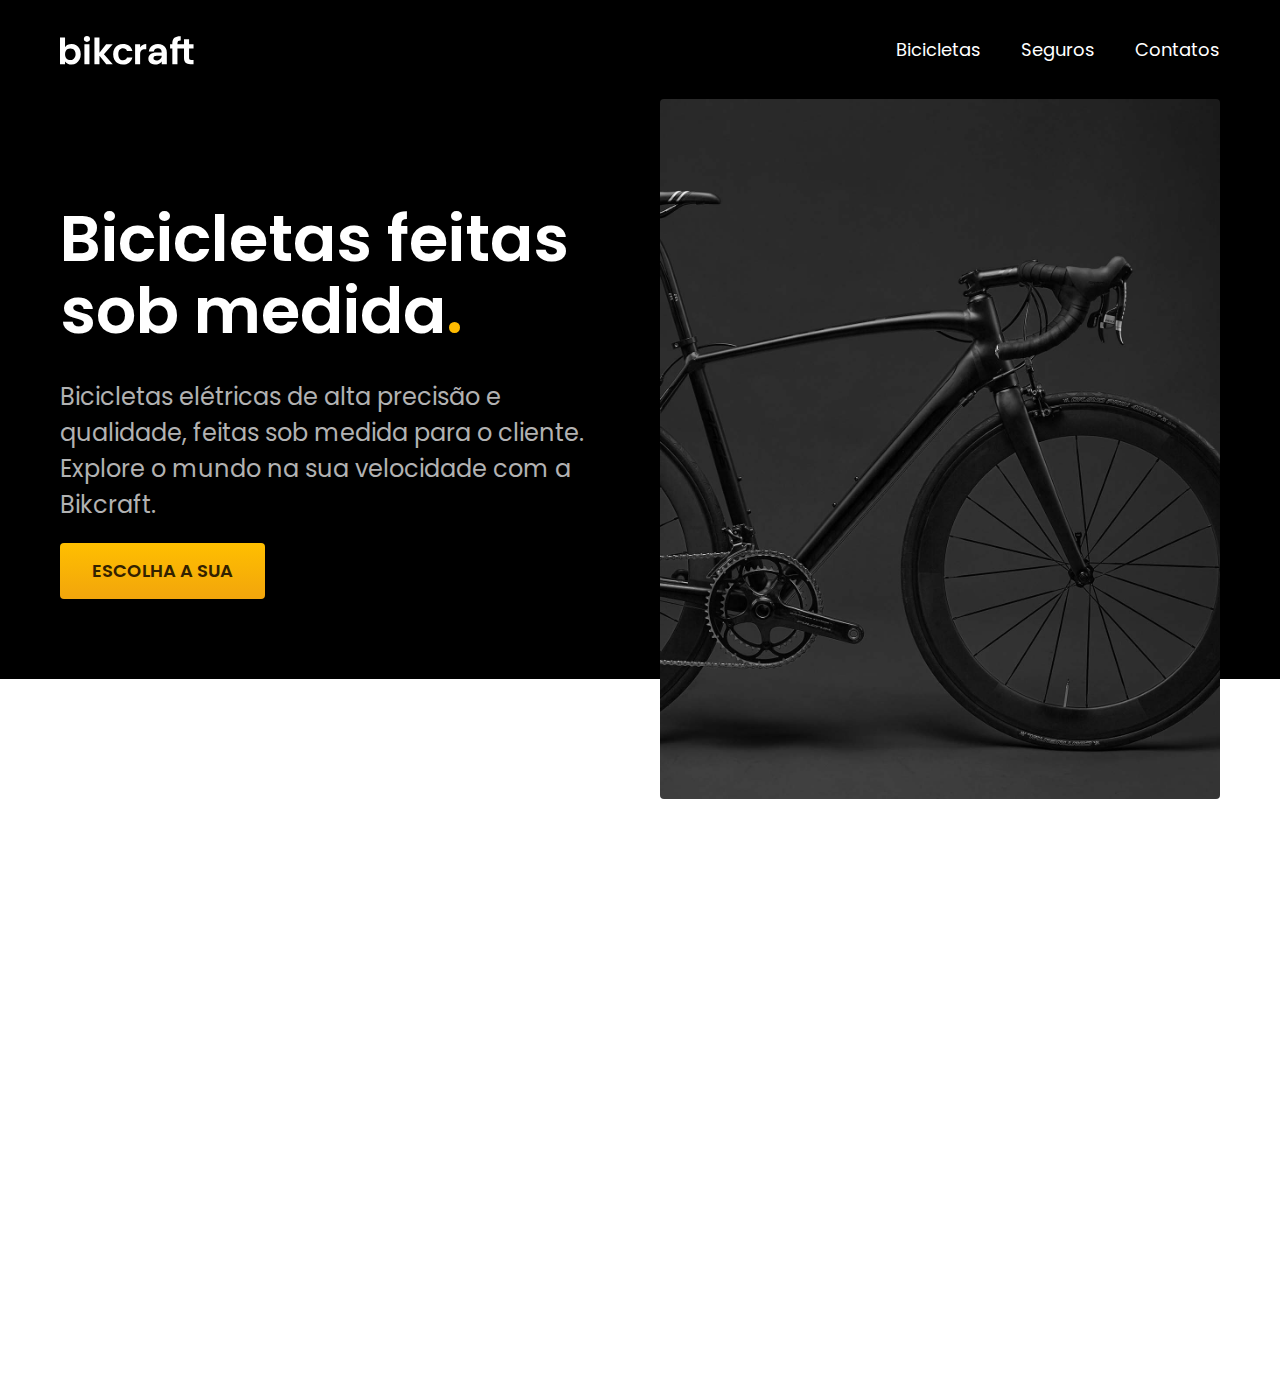
==== index.html @ 5b41c559 "Organização do código" ====
<!DOCTYPE html>
<html lang="pt-br">
  <head>
    <meta charset="UTF-8" />
    <meta name="viewport" content="width=device-width, initial-scale=1.0" />
    <title>Bikcraft - Bicicletas elétricas</title>
    <meta
      name="description"
      content="Bicicletas elétricas de alta precisão e qualidade,  feitas sob medida para o cliente. Explore o mundo na sua velocidade com a Bikcraft."
    />
    <link rel="stylesheet" href="./css/style.css" />

    <link rel="preconnect" href="https://fonts.googleapis.com" />
    <link rel="preconnect" href="https://fonts.gstatic.com" crossorigin />
    <link
      href="https://fonts.googleapis.com/css2?family=Poppins:wght@400;600&family=Roboto:wght@400;500&display=swap"
      rel="stylesheet"
    />
  </head>
  <body>
    <header class="header-bg">
      <div class="header">
        <a href="./">
          <img src="./img/bikcraft.svg" alt="Bikcraft" />
        </a>
        <nav aria-label="primario"></nav>
        <ul class="header-menu">
          <li><a href="./bicicletas.html">Bicicletas</a></li>
          <li><a href="./seguros.html">Seguros</a></li>
          <li><a href="./contato.html">Contatos</a></li>
        </ul>
      </div>
    </header>

    <main class="introducao-bg">
      <div class="introducao">
        <div class="introducao-conteudo">
          <h1 class="texto-grande">
            Bicicletas feitas sob medida<span>.</span>
          </h1>
          <p class="texto-medio">
            Bicicletas elétricas de alta precisão e qualidade, feitas sob medida
            para o cliente. Explore o mundo na sua velocidade com a Bikcraft.
          </p>
          <a class="botao" href="./bicicletas.html">Escolha a sua</a>
        </div>
        <div>
          <img
            src="./img/fotos/introducao.jpg"
            alt="Bicicleta eletrica preta"
          />
        </div>
      </div>
    </main>
  </body>
</html>
---- css/style.css ----
@import './global/global.css';
@import './utilidades/tipografia.css';
@import './utilidades/cores.css';
@import './global/header.css';

/* Utilidades */
@import './utilidades/componentes.css';

/* Home */
@import './home/introducao.css';
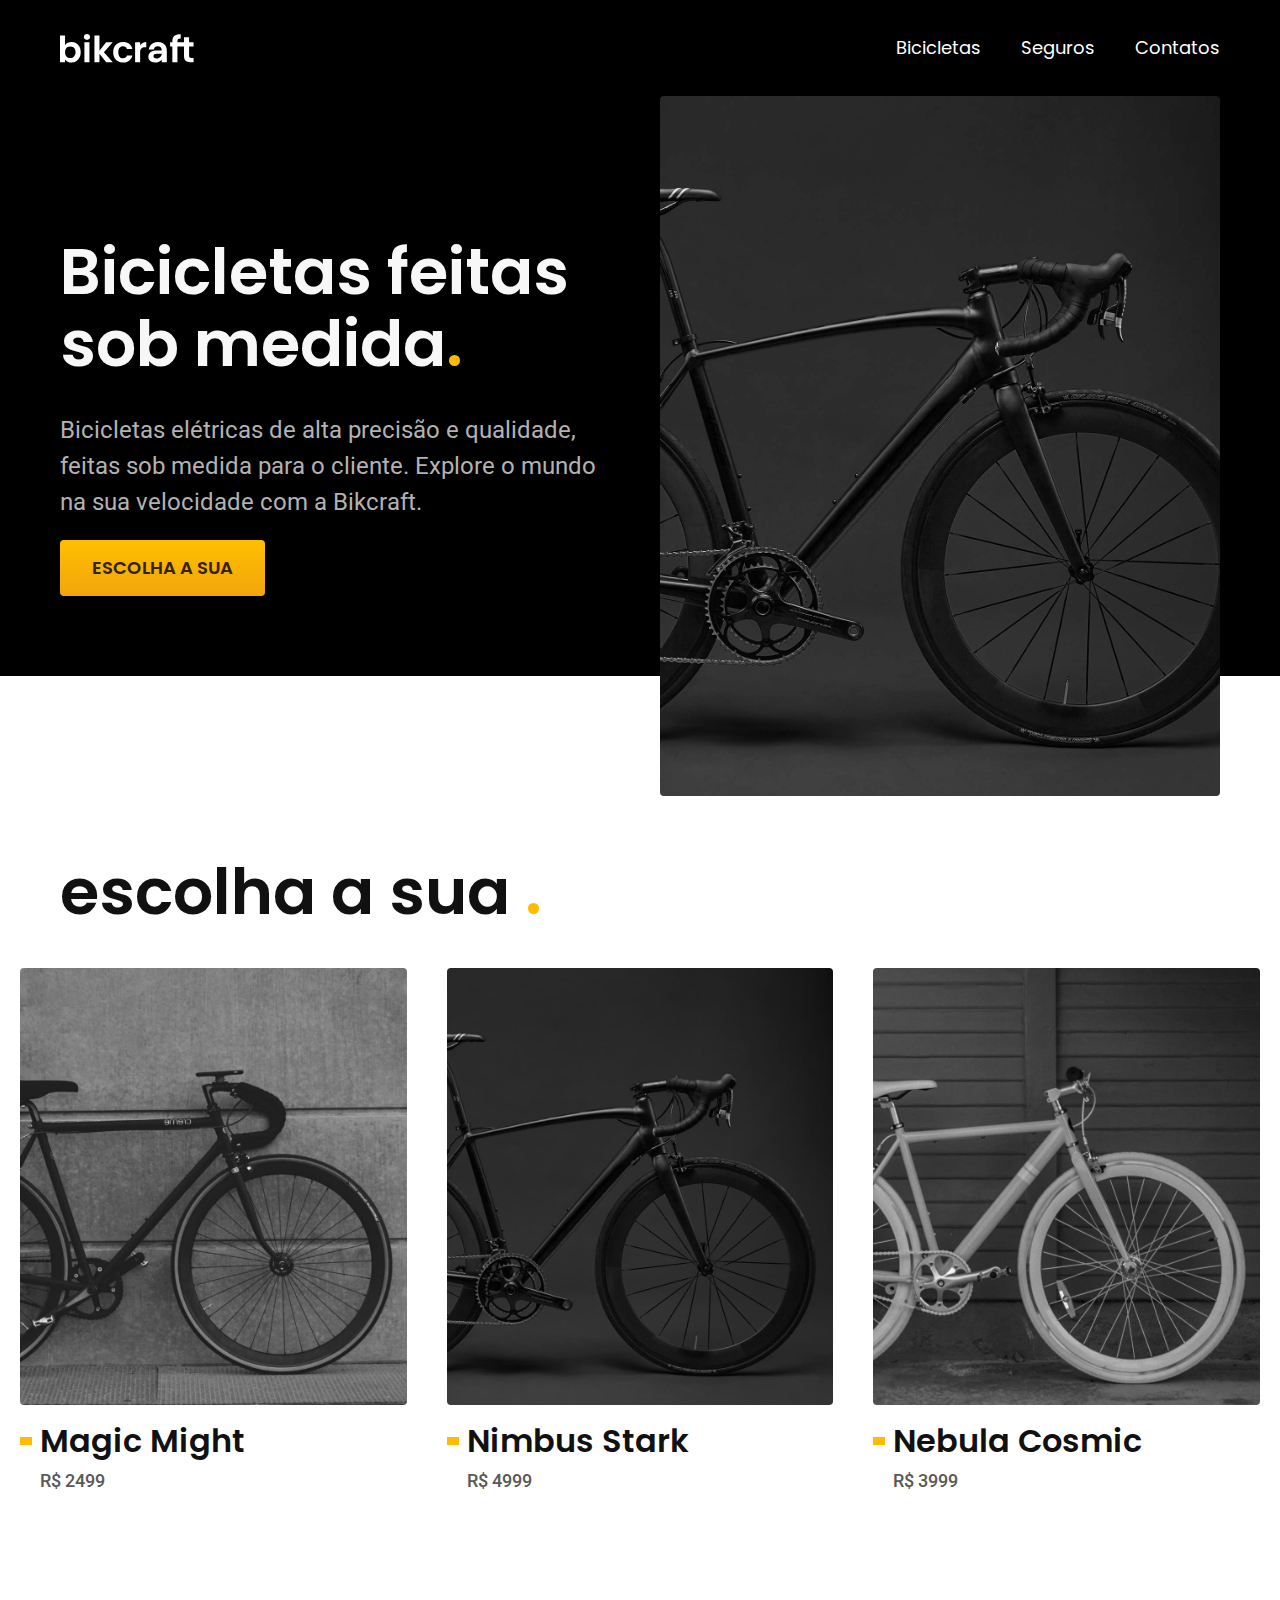
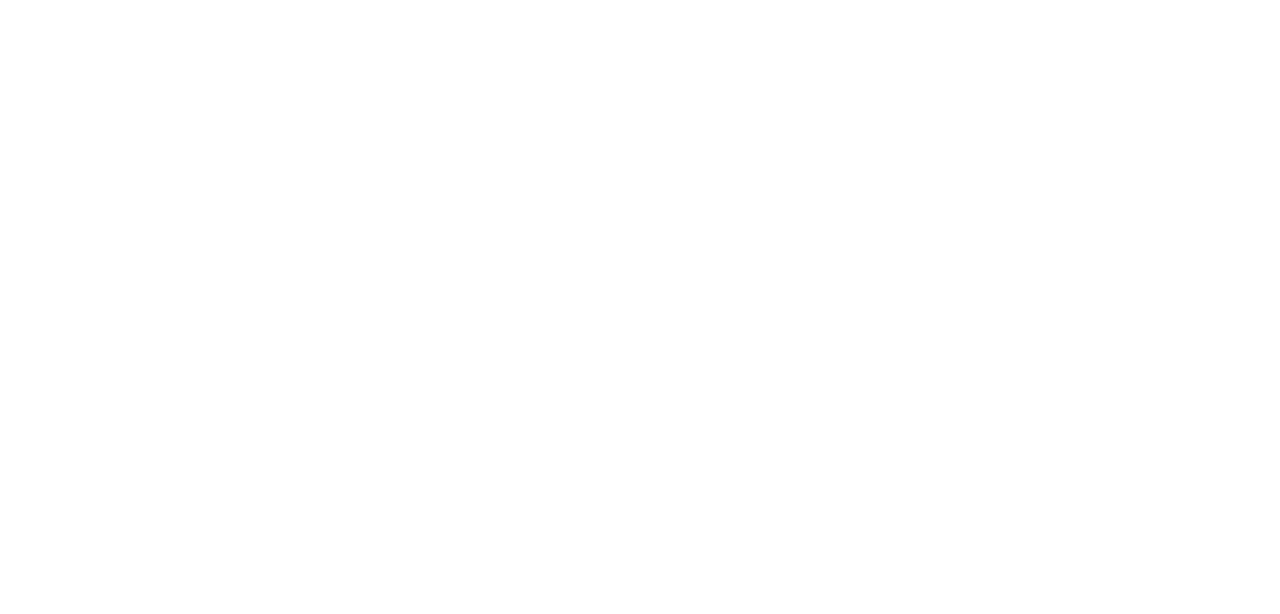
==== commit 999b990a: "Ajuste na tipografia, cores e estrutura article bicicletas-lista" ====
--- a/index.html
+++ b/index.html
@@ -24,7 +24,7 @@
           <img src="./img/bikcraft.svg" alt="Bikcraft" />
         </a>
         <nav aria-label="primario"></nav>
-        <ul class="header-menu">
+        <ul class="header-menu font-1-m cor-0">
           <li><a href="./bicicletas.html">Bicicletas</a></li>
           <li><a href="./seguros.html">Seguros</a></li>
           <li><a href="./contato.html">Contatos</a></li>
@@ -35,10 +35,10 @@
     <main class="introducao-bg">
       <div class="introducao">
         <div class="introducao-conteudo">
-          <h1 class="texto-grande">
+          <h1 class="font-1-xxl cor-1">
             Bicicletas feitas sob medida<span>.</span>
           </h1>
-          <p class="texto-medio">
+          <p class="font-2-l">
             Bicicletas elétricas de alta precisão e qualidade, feitas sob medida
             para o cliente. Explore o mundo na sua velocidade com a Bikcraft.
           </p>
@@ -52,5 +52,32 @@
         </div>
       </div>
     </main>
+
+    <article class="bicicletas-lista">
+      <h2 class="font-1-xxl">escolha a sua <span class="cor-p1">.</span></h2>
+      <ul class="bicicletas-lista-items">
+        <li>
+          <a href="./bicicletas/magic.html">
+            <img src="./img/bicicletas/magic-home.jpg" alt="Bicleta preta" />
+            <h3 class="font-1-xl">Magic Might</h3>
+            <span class="font-2-m cor-8">R$ 2499</span>
+          </a>
+        </li>
+        <li>
+          <a href="./bicicletas/nimbus.html">
+            <img src="./img/bicicletas/nimbus-home.jpg" alt="Bicleta preta" />
+            <h3 class="font-1-xl">Nimbus Stark</h3>
+            <span class="font-2-m cor-8">R$ 4999</span>
+          </a>
+        </li>
+        <li>
+          <a href="./bicicletas/nebula.html">
+            <img src="./img/bicicletas/nebula-home.jpg" alt="Bicleta preta" />
+            <h3 class="font-1-xl">Nebula Cosmic</h3>
+            <span class="font-2-m cor-8">R$ 3999</span>
+          </a>
+        </li>
+      </ul>
+    </article>
   </body>
 </html>
--- a/css/style.css
+++ b/css/style.css
@@ -8,3 +8,6 @@
 
 /* Home */
 @import './home/introducao.css';
+
+/* Bicicletas */
+@import './bicicletas/bicicletas-lista.css'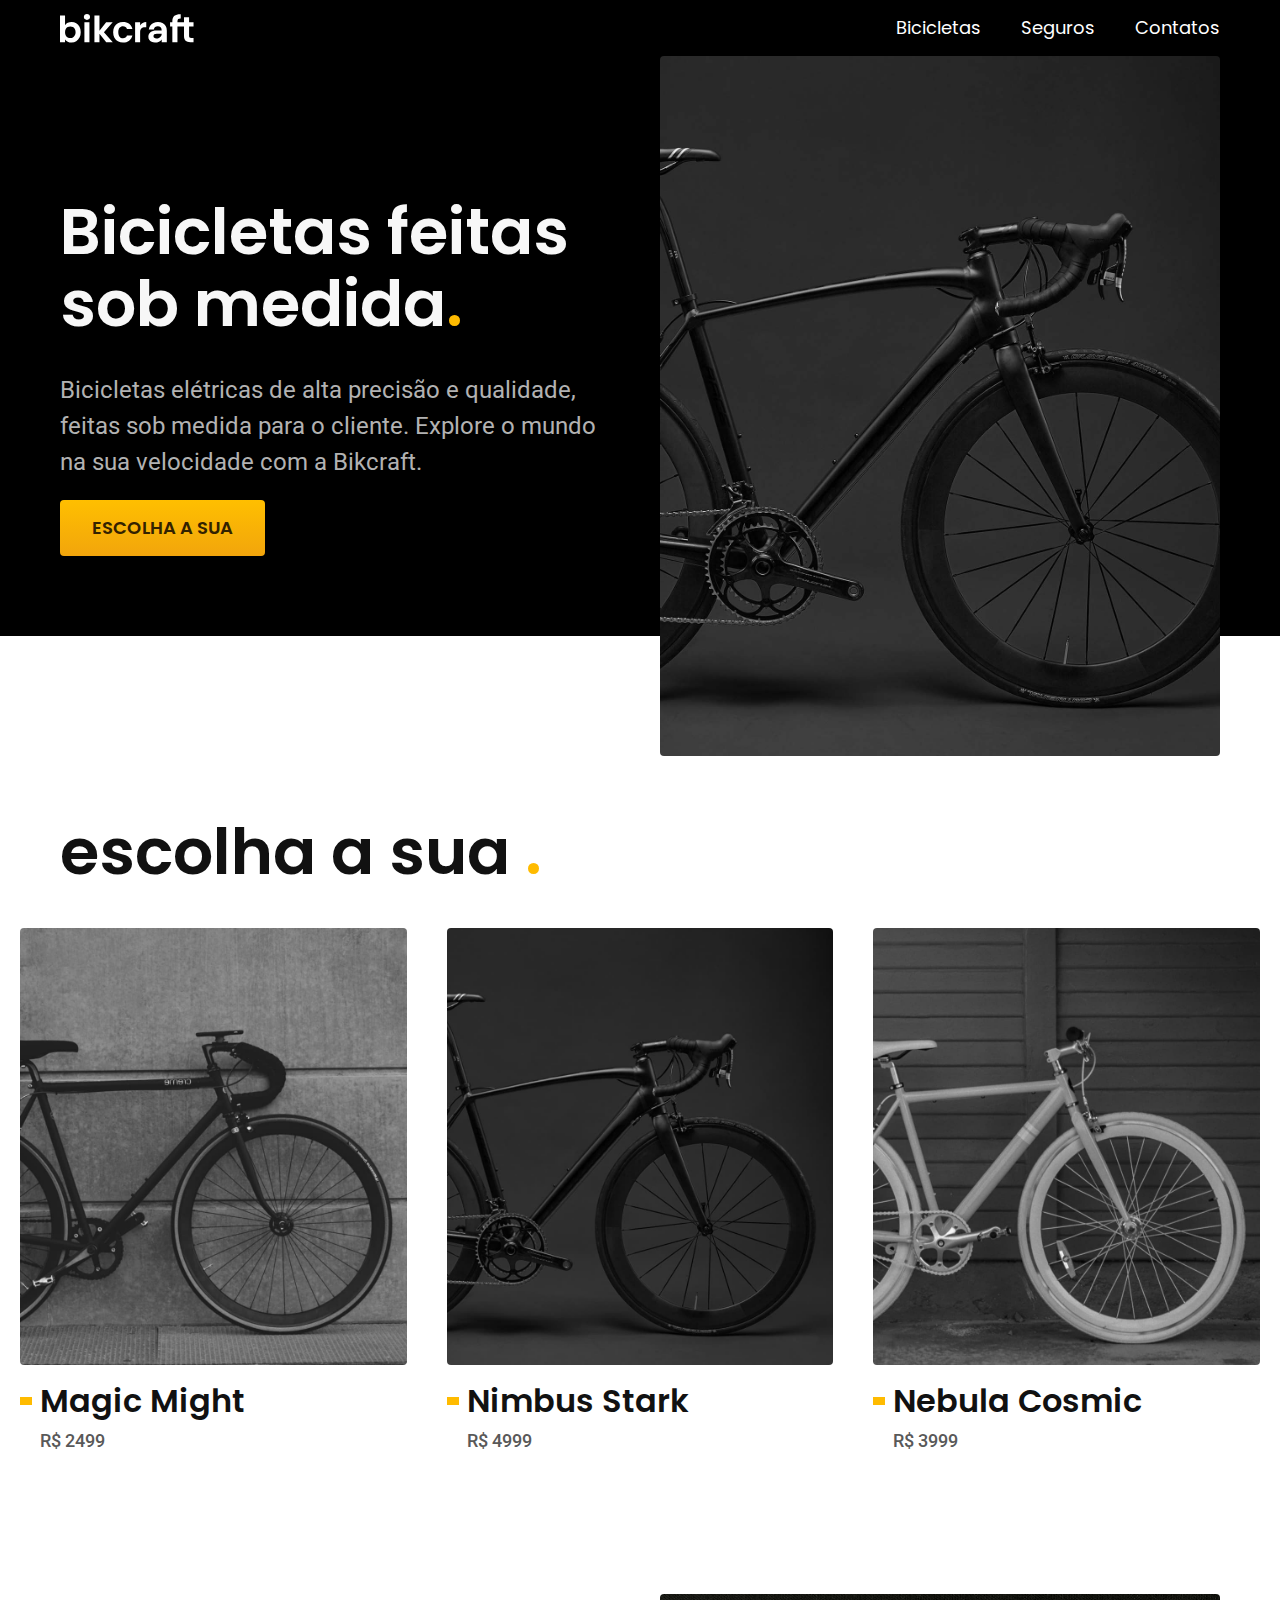
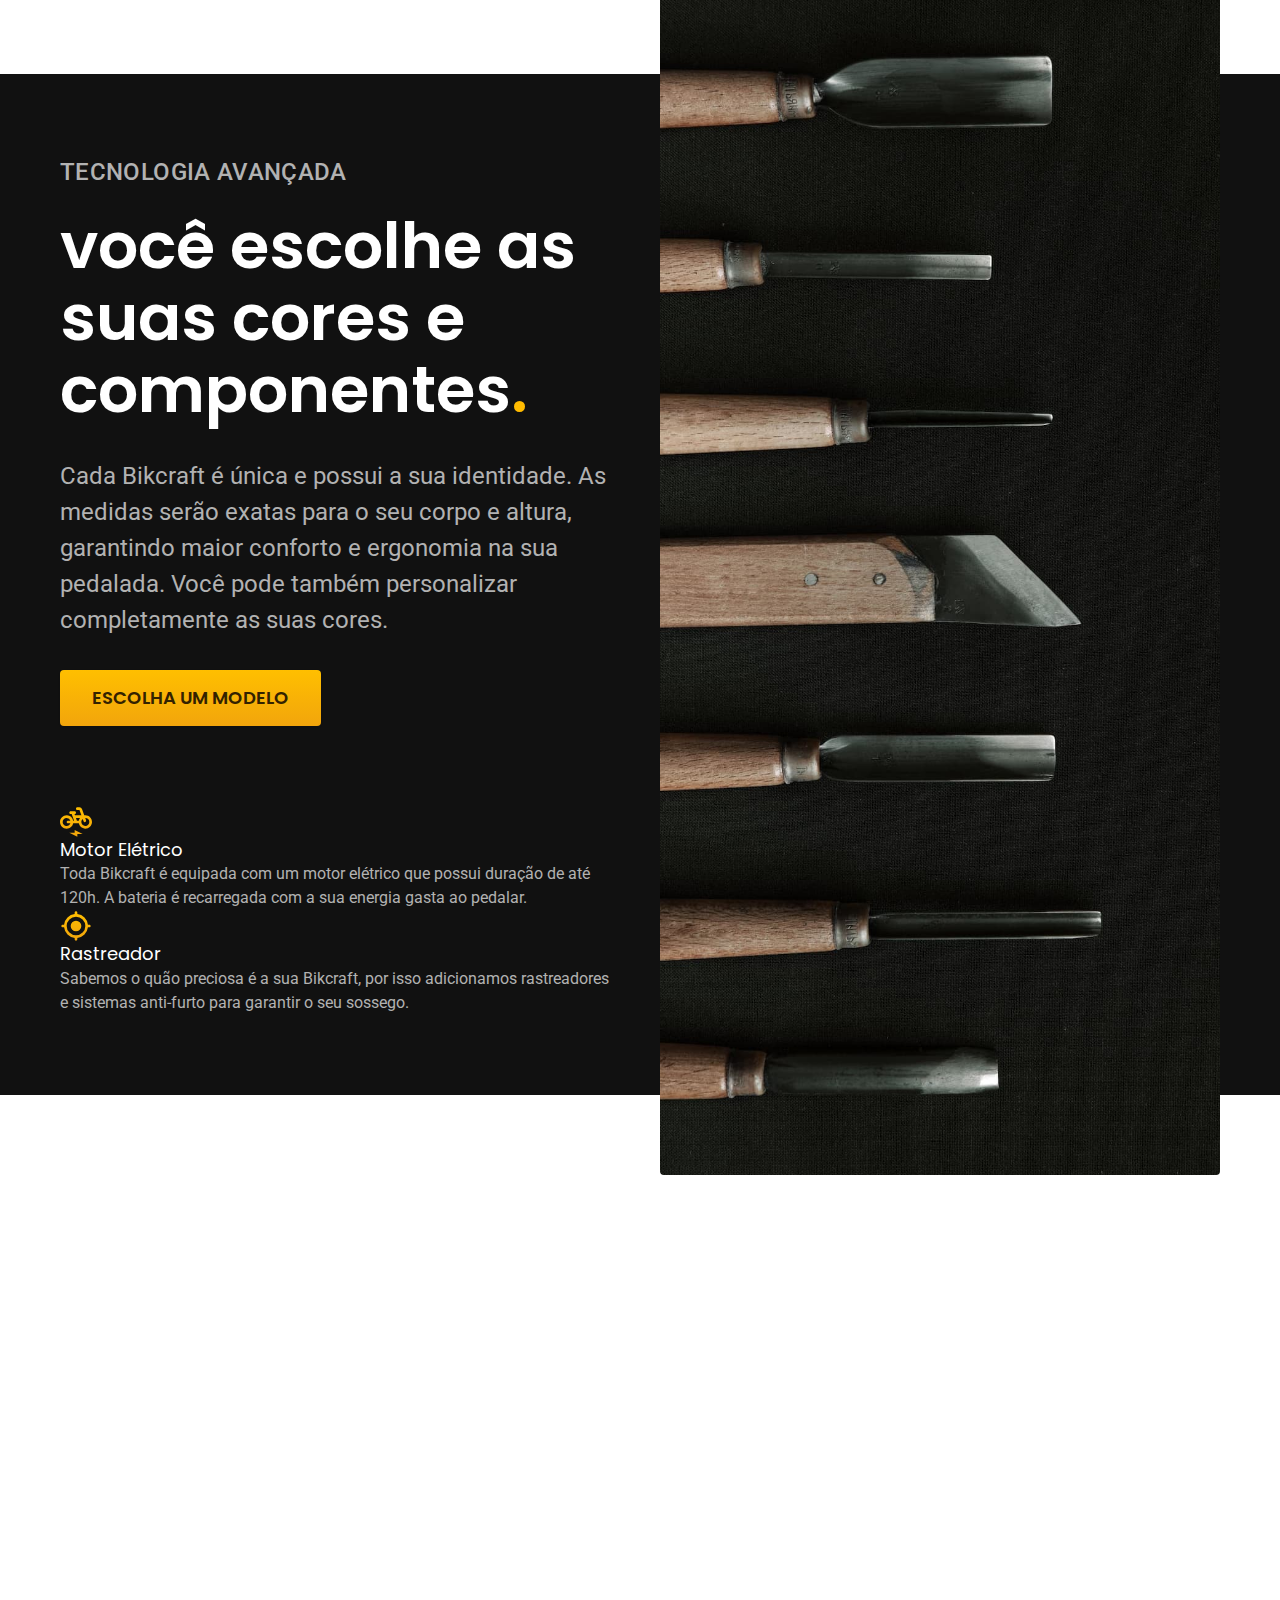
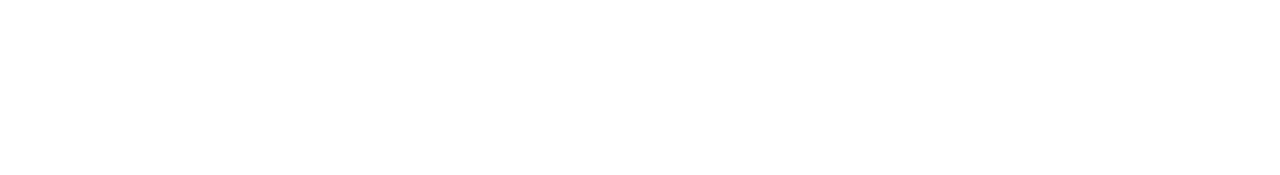
==== commit 490a2756: "Add conteudo da home -bicicletas e tecnologia-" ====
--- a/index.html
+++ b/index.html
@@ -19,7 +19,7 @@
   </head>
   <body>
     <header class="header-bg">
-      <div class="header">
+      <div class="header container">
         <a href="./">
           <img src="./img/bikcraft.svg" alt="Bikcraft" />
         </a>
@@ -33,7 +33,7 @@
     </header>
 
     <main class="introducao-bg">
-      <div class="introducao">
+      <div class="introducao container">
         <div class="introducao-conteudo">
           <h1 class="font-1-xxl cor-1">
             Bicicletas feitas sob medida<span>.</span>
@@ -54,8 +54,10 @@
     </main>
 
     <article class="bicicletas-lista">
-      <h2 class="font-1-xxl">escolha a sua <span class="cor-p1">.</span></h2>
-      <ul class="bicicletas-lista-items">
+      <h2 class="container font-1-xxl">
+        escolha a sua <span class="cor-p1">.</span>
+      </h2>
+      <ul>
         <li>
           <a href="./bicicletas/magic.html">
             <img src="./img/bicicletas/magic-home.jpg" alt="Bicleta preta" />
@@ -79,5 +81,41 @@
         </li>
       </ul>
     </article>
+
+    <article class="tecnologia-bg">
+      <div class="tecnologia container">
+        <div class="tecnologia-conteudo">
+          <span class="font-2-l-b cor-5">Tecnologia Avançada</span>
+          <h2 class="font-1-xxl cor-0">você escolhe as suas cores e componentes<span class="cor-p1">.</span></h2>
+          <p class="font-2-l cor-5">
+            Cada Bikcraft é única e possui a sua identidade. As medidas serão
+            exatas para o seu corpo e altura, garantindo maior conforto e
+            ergonomia na sua pedalada. Você pode também personalizar
+            completamente as suas cores.
+          </p>
+          <a class="botao" href="./bicicletas.html">Escolha um modelo</a>
+          <div class="">
+            <img src="./img/icones/eletrica.svg" alt="" />
+            <h3 class="font-1-m cor-0">Motor Elétrico</h3>
+            <p class="font-2-s cor-5">
+              Toda Bikcraft é equipada com um motor elétrico que possui duração
+              de até 120h. A bateria é recarregada com a sua energia gasta ao
+              pedalar.
+            </p>
+          </div>
+          <div class="">
+            <img src="./img/icones/rastreador.svg" alt="" />
+            <h3 class="font-1-m cor-0">Rastreador</h3>
+            <pc class="font-2-s cor-5">
+              Sabemos o quão preciosa é a sua Bikcraft, por isso adicionamos
+              rastreadores e sistemas anti-furto para garantir o seu sossego.
+            </p>
+          </div>
+        </div>
+          <div class="tecnologia-imagem">
+            <img src="./img/fotos/tecnologia.jpg" alt="" />
+          </div>
+      </div>
+    </article>
   </body>
 </html>
--- a/css/style.css
+++ b/css/style.css
@@ -8,6 +8,7 @@
 
 /* Home */
 @import './home/introducao.css';
+@import './home/tecnologia.css';
 
 /* Bicicletas */
 @import './bicicletas/bicicletas-lista.css'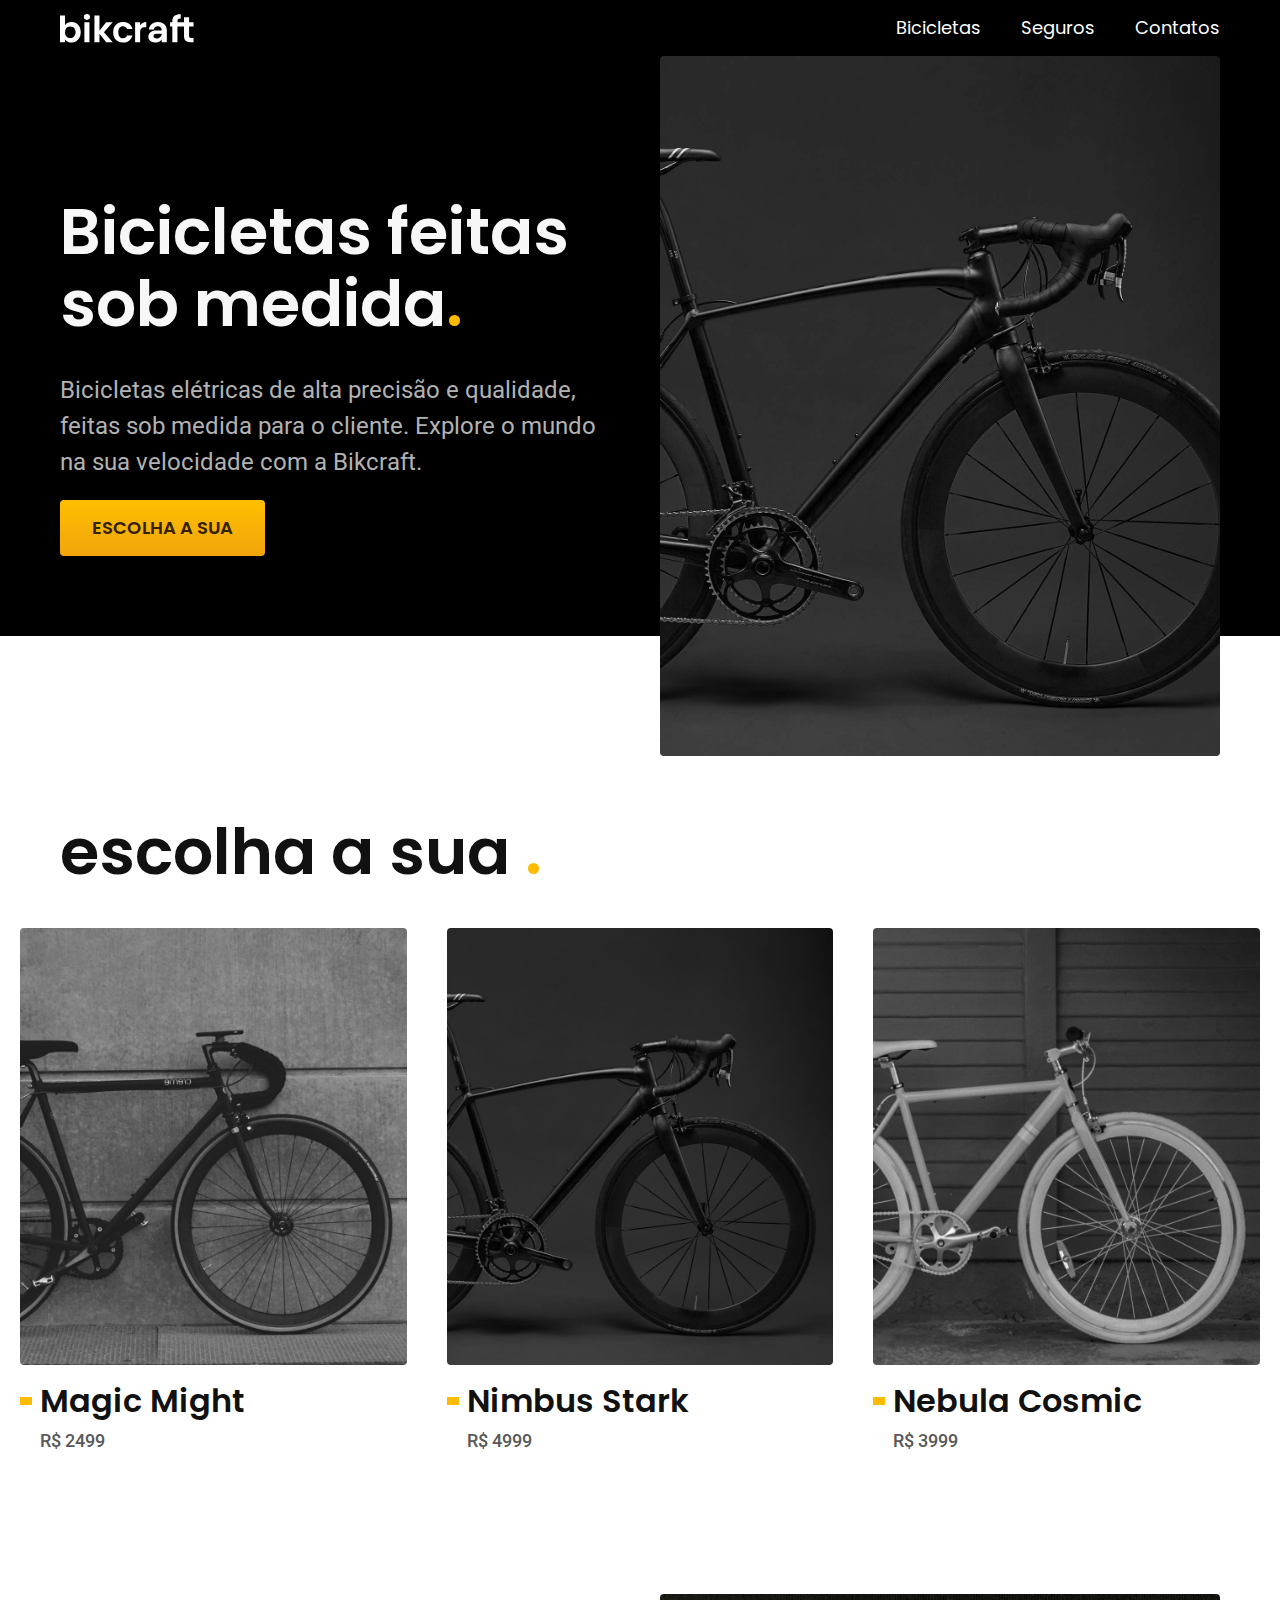
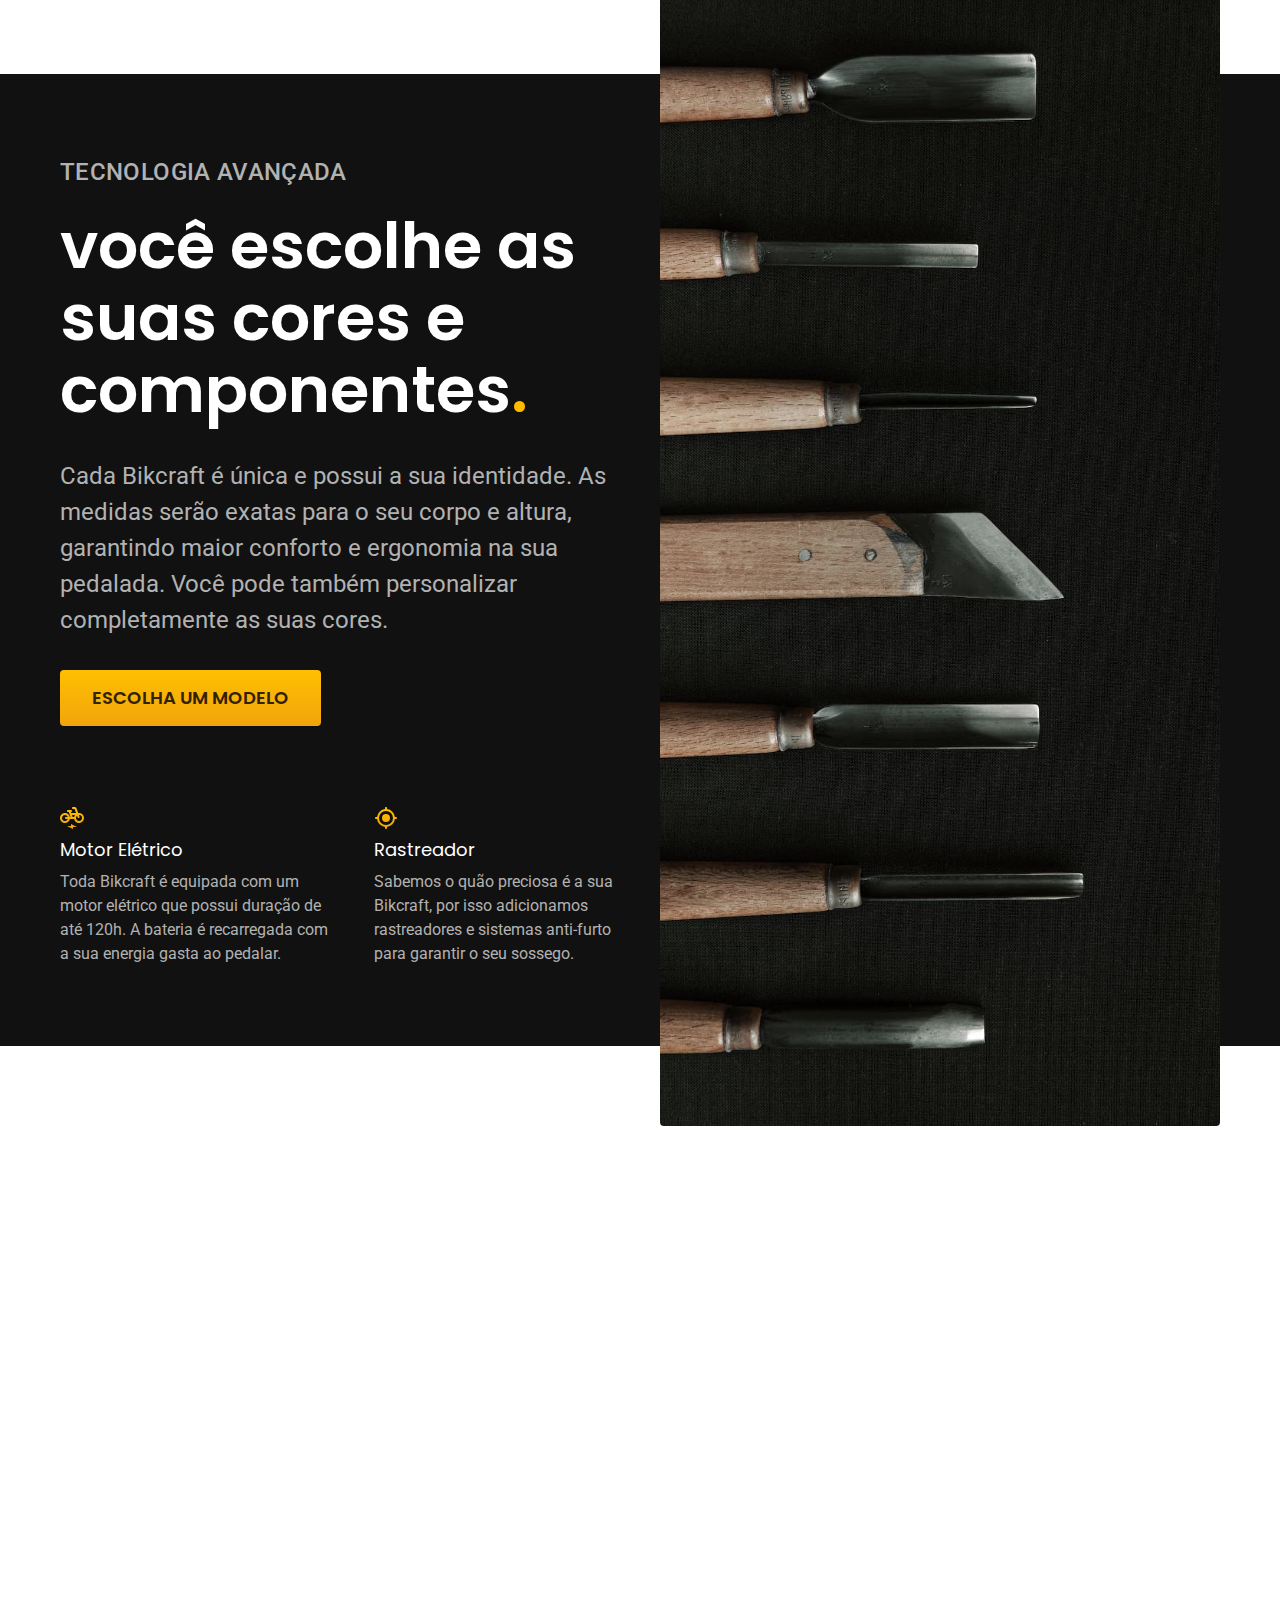
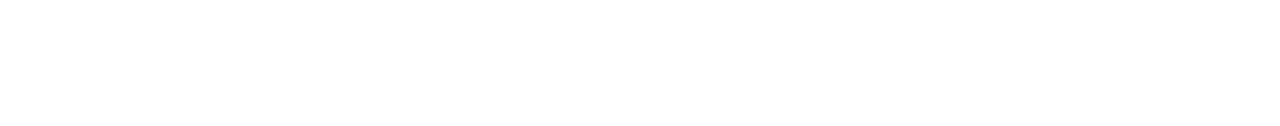
==== commit 620183e3: "ajuste" ====
--- a/index.html
+++ b/index.html
@@ -86,35 +86,41 @@
       <div class="tecnologia container">
         <div class="tecnologia-conteudo">
           <span class="font-2-l-b cor-5">Tecnologia Avançada</span>
-          <h2 class="font-1-xxl cor-0">você escolhe as suas cores e componentes<span class="cor-p1">.</span></h2>
+          <h2 class="font-1-xxl cor-0">
+            você escolhe as suas cores e componentes<span class="cor-p1"
+              >.</span
+            >
+          </h2>
           <p class="font-2-l cor-5">
             Cada Bikcraft é única e possui a sua identidade. As medidas serão
             exatas para o seu corpo e altura, garantindo maior conforto e
             ergonomia na sua pedalada. Você pode também personalizar
             completamente as suas cores.
           </p>
-          <a class="botao" href="./bicicletas.html">Escolha um modelo</a>
-          <div class="">
-            <img src="./img/icones/eletrica.svg" alt="" />
-            <h3 class="font-1-m cor-0">Motor Elétrico</h3>
-            <p class="font-2-s cor-5">
-              Toda Bikcraft é equipada com um motor elétrico que possui duração
-              de até 120h. A bateria é recarregada com a sua energia gasta ao
-              pedalar.
-            </p>
-          </div>
-          <div class="">
-            <img src="./img/icones/rastreador.svg" alt="" />
-            <h3 class="font-1-m cor-0">Rastreador</h3>
-            <pc class="font-2-s cor-5">
-              Sabemos o quão preciosa é a sua Bikcraft, por isso adicionamos
-              rastreadores e sistemas anti-furto para garantir o seu sossego.
-            </p>
+          <a class="botao link" href="./bicicletas.html">Escolha um modelo</a>
+          <div class="tecnologia-vantagens">
+            <div>
+              <img src="./img/icones/eletrica.svg" alt="" />
+              <h3 class="font-1-m cor-0">Motor Elétrico</h3>
+              <p class="font-2-s cor-5">
+                Toda Bikcraft é equipada com um motor elétrico que possui
+                duração de até 120h. A bateria é recarregada com a sua energia
+                gasta ao pedalar.
+              </p>
+            </div>
+            <div>
+              <img src="./img/icones/rastreador.svg" alt="" />
+              <h3 class="font-1-m cor-0">Rastreador</h3>
+              <p class="font-2-s cor-5">
+                Sabemos o quão preciosa é a sua Bikcraft, por isso adicionamos
+                rastreadores e sistemas anti-furto para garantir o seu sossego.
+              </p>
+            </div>
           </div>
         </div>
-          <div class="tecnologia-imagem">
-            <img src="./img/fotos/tecnologia.jpg" alt="" />
-          </div>
+        <div class="tecnologia-imagem">
+          <img src="./img/fotos/tecnologia.jpg" alt="" />
+        </div>
       </div>
     </article>
   </body>
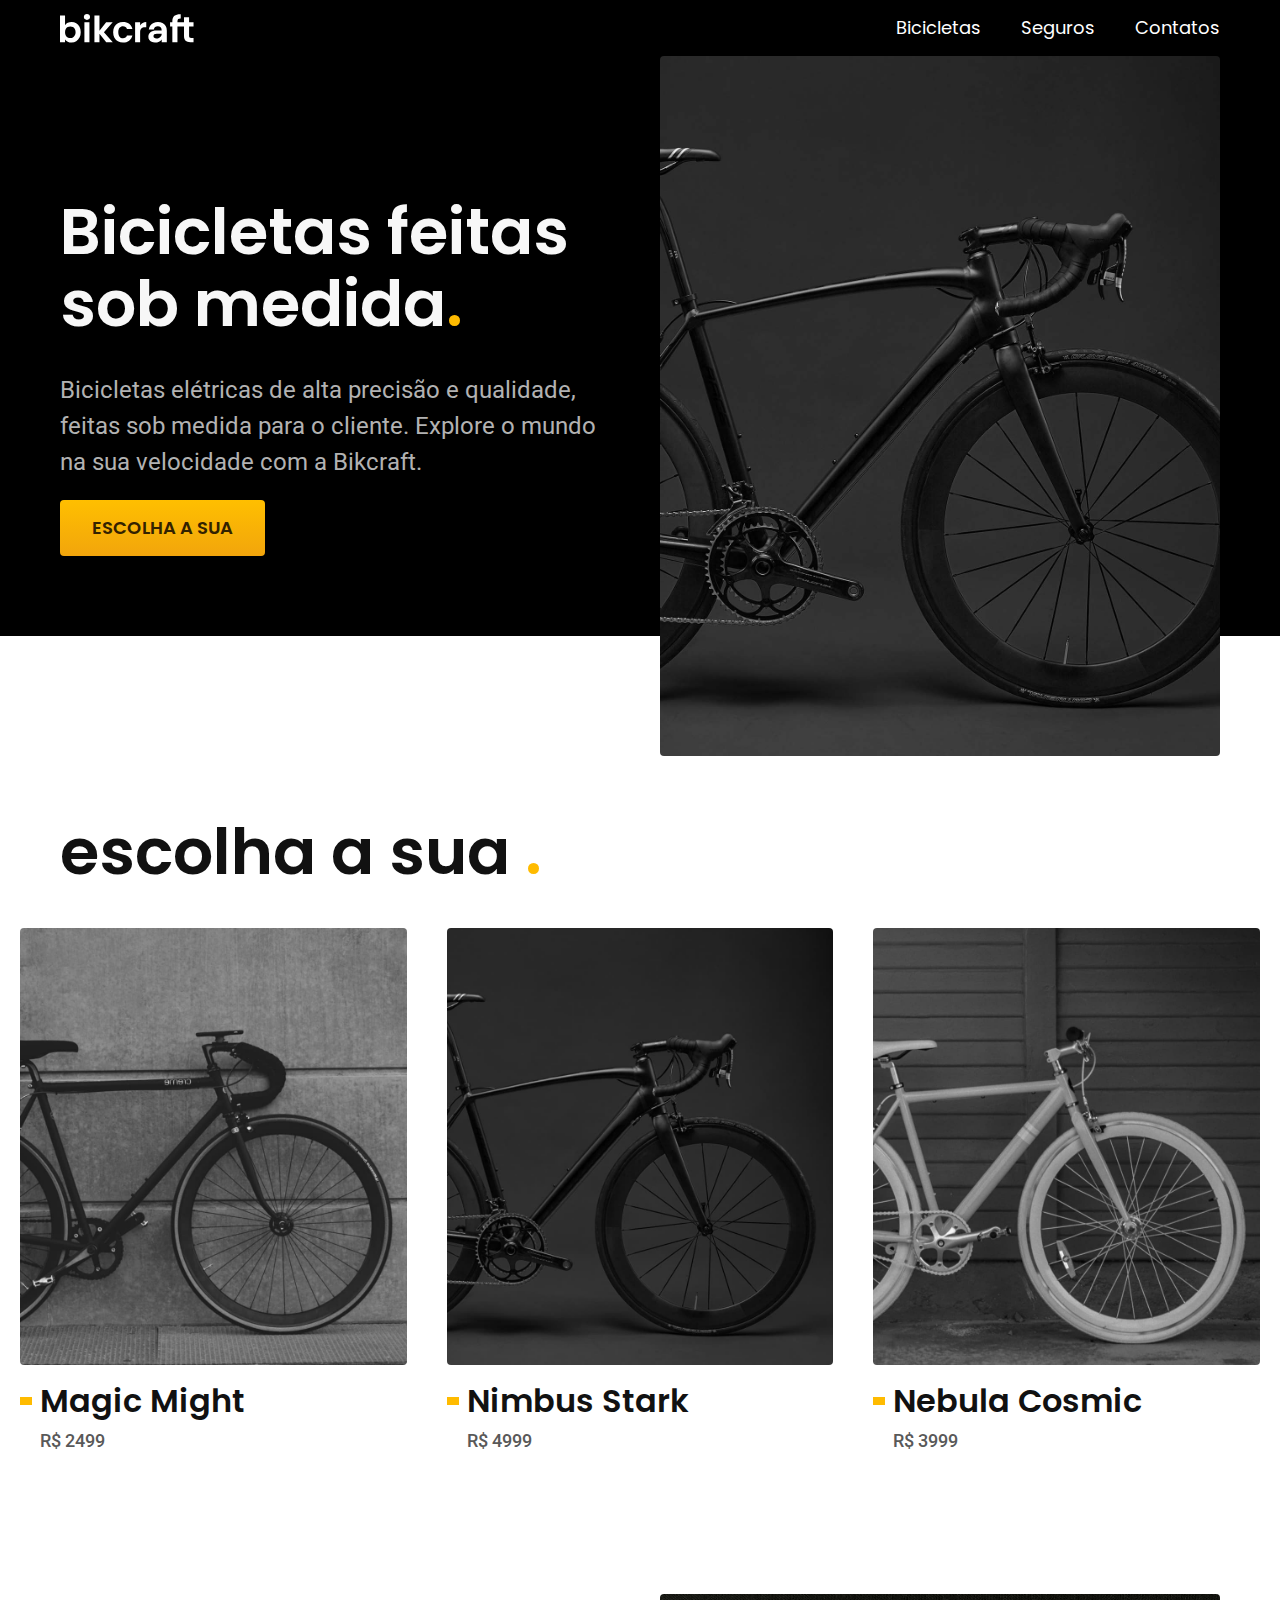
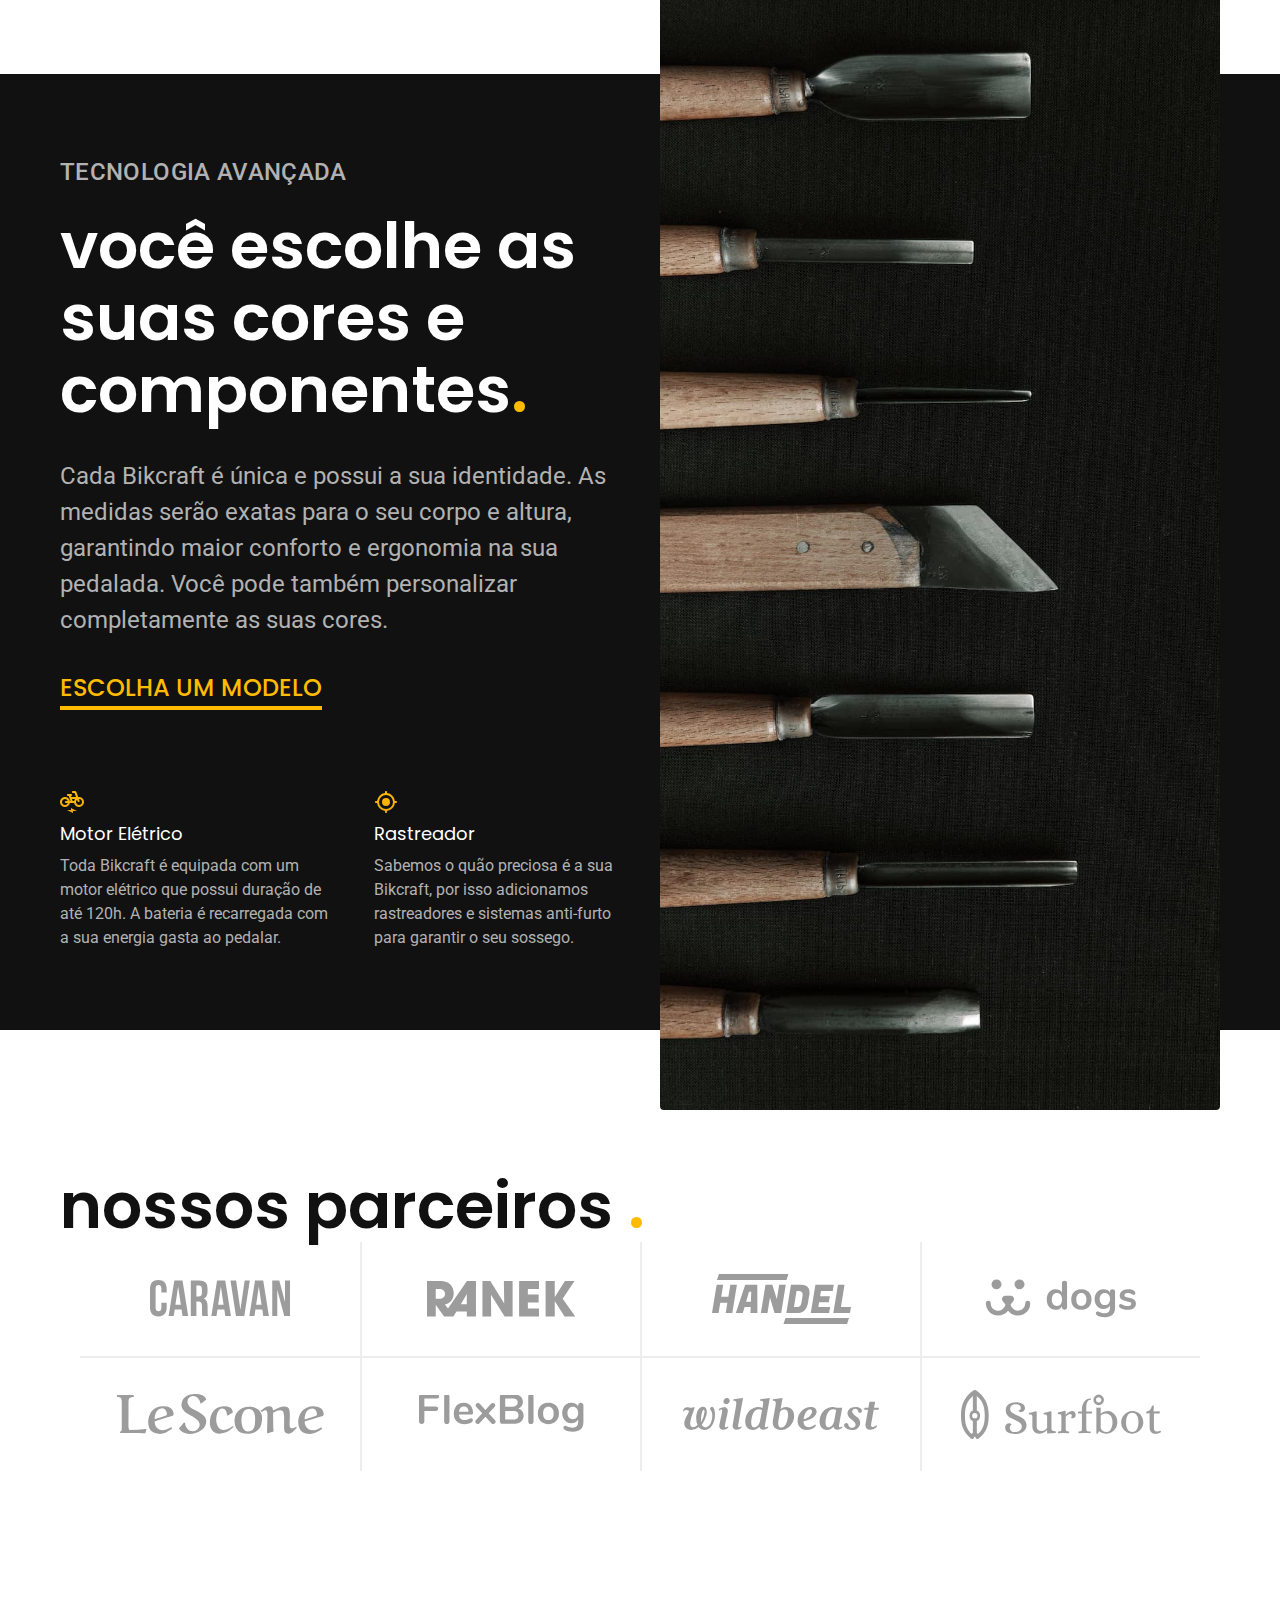
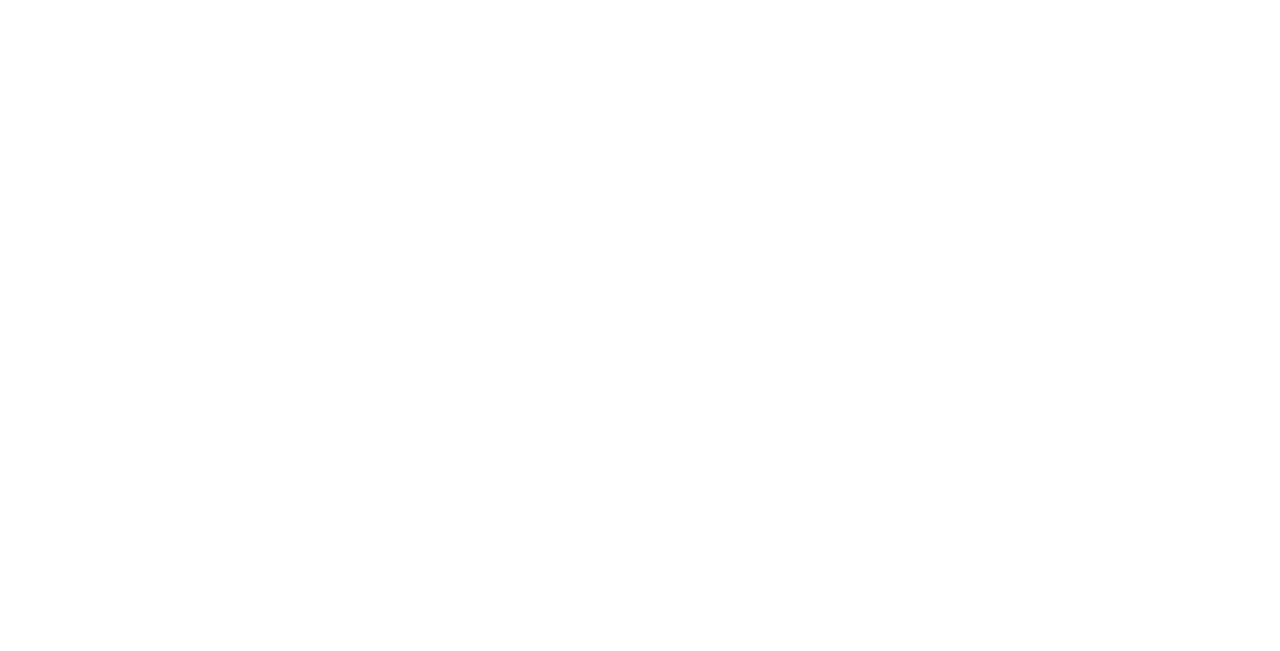
==== commit 219ccaf3: "Ajustes e add section Parceiros" ====
--- a/index.html
+++ b/index.html
@@ -97,7 +97,7 @@
             ergonomia na sua pedalada. Você pode também personalizar
             completamente as suas cores.
           </p>
-          <a class="botao link" href="./bicicletas.html">Escolha um modelo</a>
+          <a class="link" href="./bicicletas.html">Escolha um modelo</a>
           <div class="tecnologia-vantagens">
             <div>
               <img src="./img/icones/eletrica.svg" alt="" />
@@ -123,5 +123,19 @@
         </div>
       </div>
     </article>
+
+    <section class="parceiros" aria-label="Nossos Parceiros">
+      <h2 class="container font-1-xxl">nossos parceiros <span class="cor-p1">.</span>
+        <ul>
+          <li><img src="./img/parceiros/caravan.svg" alt="caravan"></li>
+          <li><img src="./img/parceiros/ranek.svg" alt="ranek.svg"></li>
+          <li><img src="./img/parceiros/handel.svg" alt="handel.svg"></li>
+          <li><img src="./img/parceiros/dogs.svg" alt="dogs.svg"></li>
+          <li><img src="./img/parceiros/lescone.svg" alt="lescone.svg"></li>
+          <li><img src="./img/parceiros/flexblog.svg" alt="flexblog.svg"></li>
+          <li><img src="./img/parceiros/wildbeast.svg" alt="wildbeast.svg"></li>
+          <li><img src="./img/parceiros/surfbot.svg" alt="surfbot.svg"></li>
+        </ul>
+    </section>
   </body>
 </html>
--- a/css/style.css
+++ b/css/style.css
@@ -9,6 +9,7 @@
 /* Home */
 @import './home/introducao.css';
 @import './home/tecnologia.css';
+@import './home/parceiros.css';
 
 /* Bicicletas */
-@import './bicicletas/bicicletas-lista.css'+@import './bicicletas/bicicletas-lista.css';
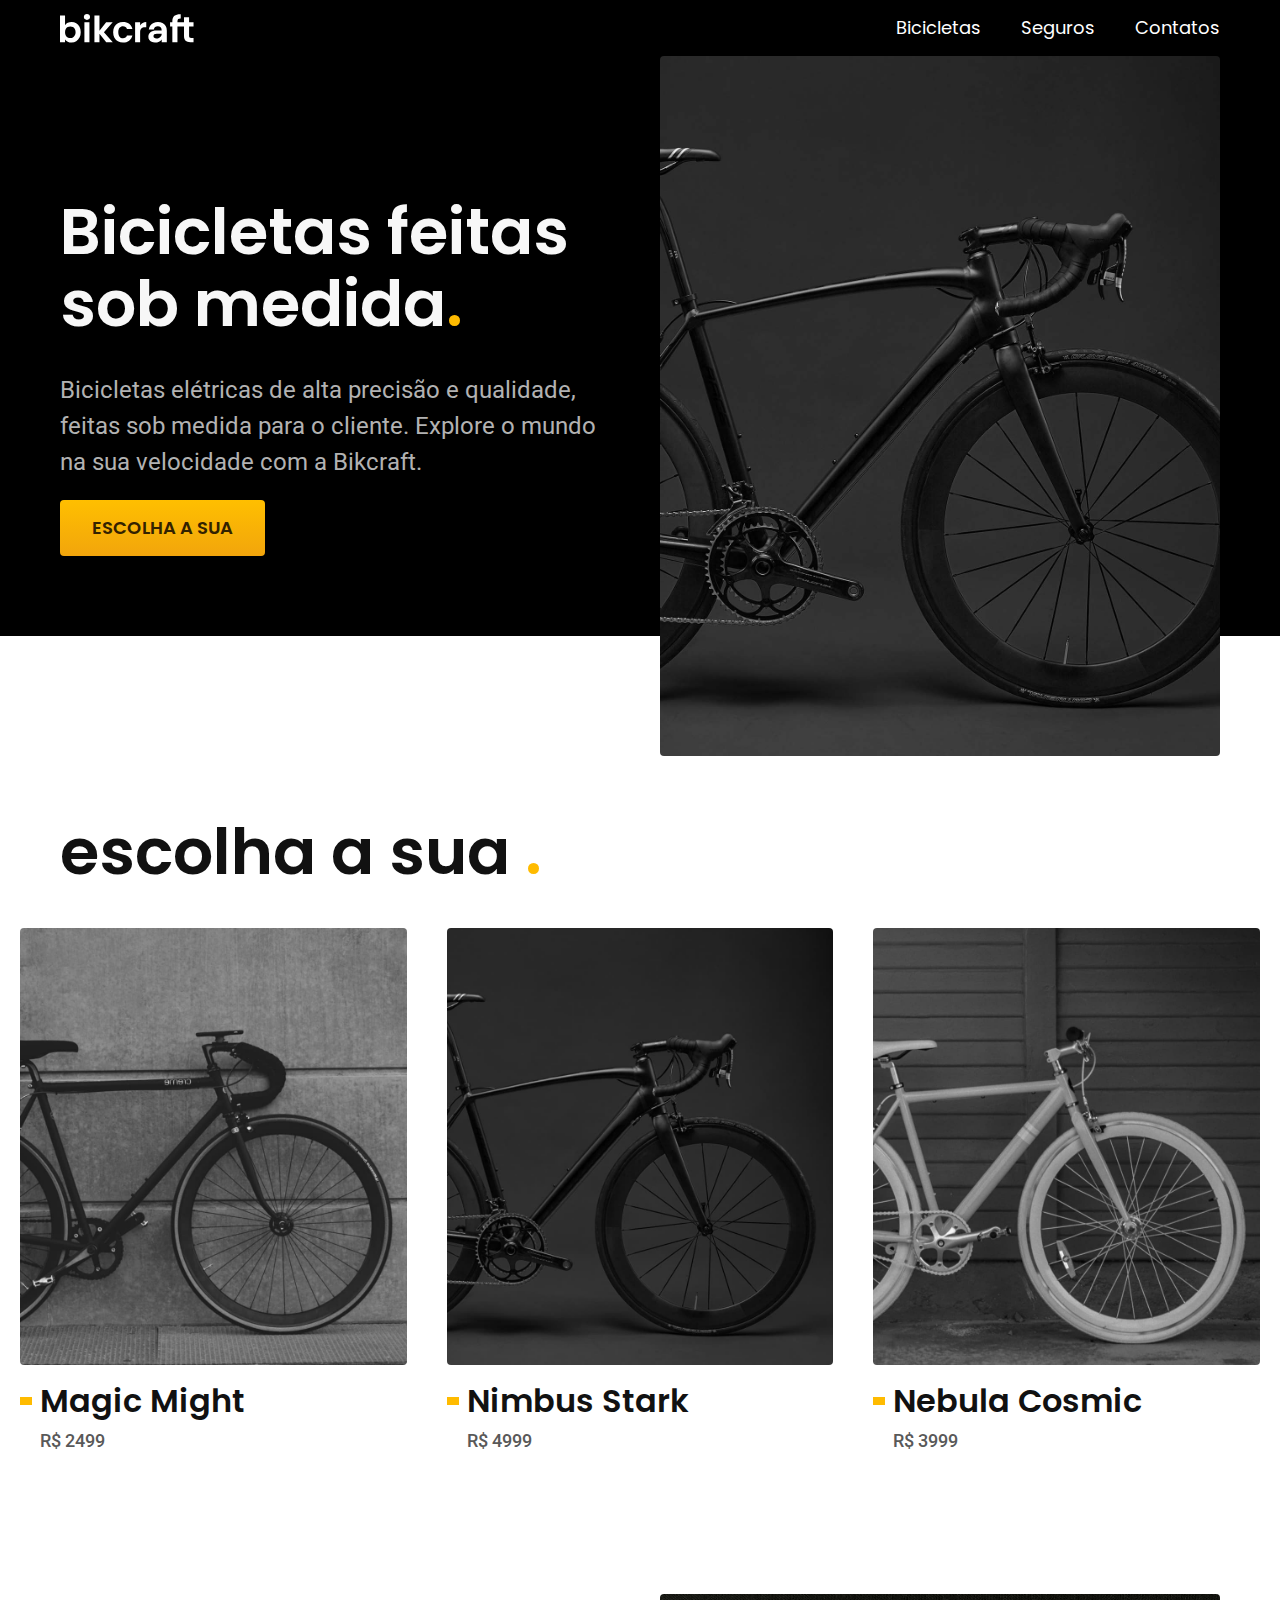
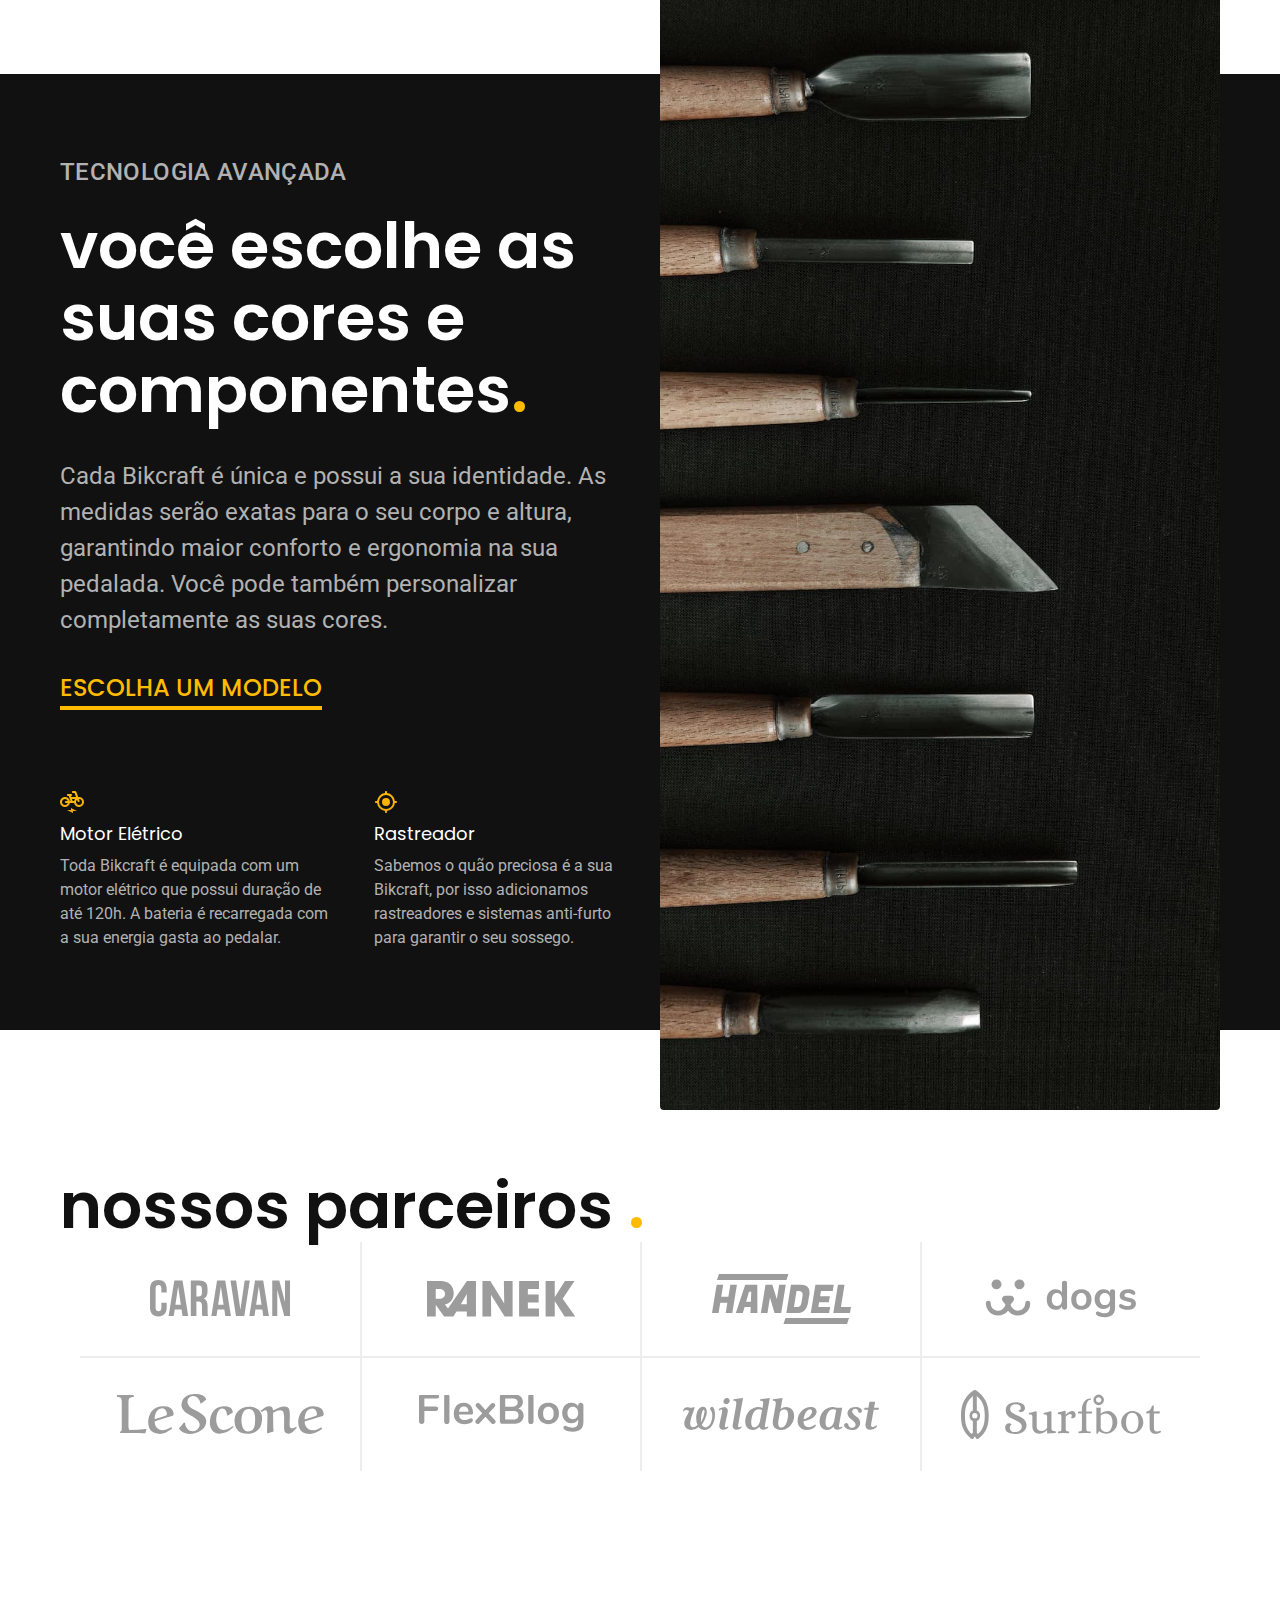
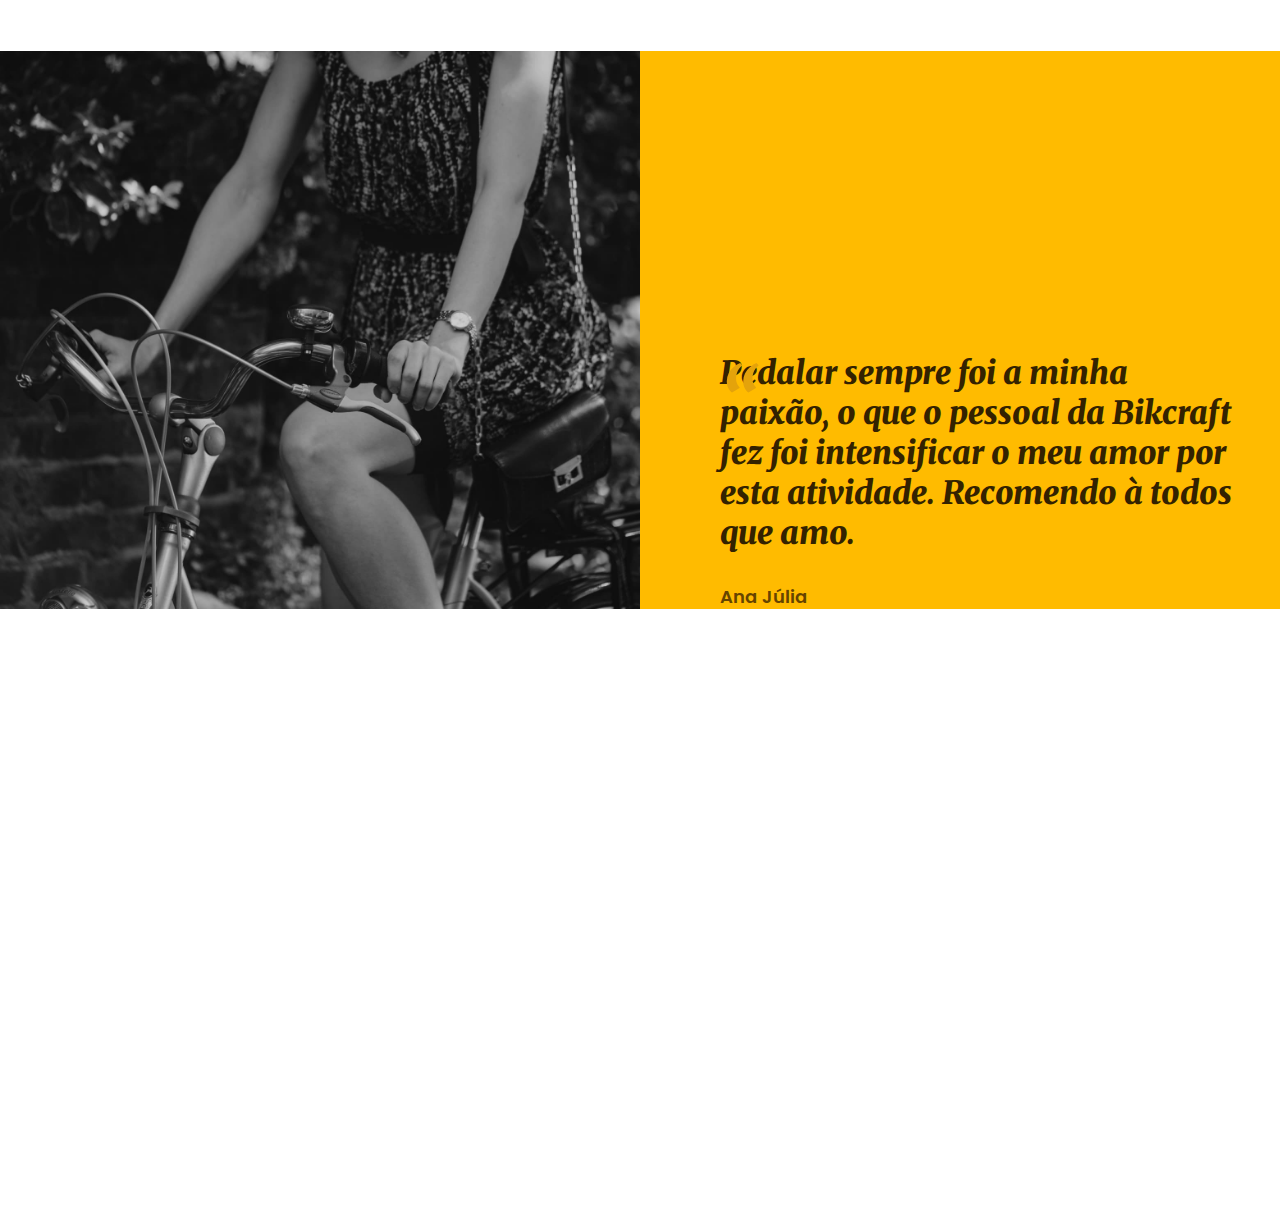
==== commit ff3d242d: "section depoimento" ====
--- a/index.html
+++ b/index.html
@@ -12,10 +12,7 @@
 
     <link rel="preconnect" href="https://fonts.googleapis.com" />
     <link rel="preconnect" href="https://fonts.gstatic.com" crossorigin />
-    <link
-      href="https://fonts.googleapis.com/css2?family=Poppins:wght@400;600&family=Roboto:wght@400;500&display=swap"
-      rel="stylesheet"
-    />
+    <link href="https://fonts.googleapis.com/css2?family=Merriweather:ital,wght@1,900&family=Poppins:wght@400;600&family=Roboto:wght@400;500&display=swap" rel="stylesheet">
   </head>
   <body>
     <header class="header-bg">
@@ -137,5 +134,18 @@
           <li><img src="./img/parceiros/surfbot.svg" alt="surfbot.svg"></li>
         </ul>
     </section>
+
+    <section class="depoimento" arial-label="Depoimento">
+      <div>
+        <img src="./img/fotos/depoimento.jpg" alt="Pessoa pedalando uma bicicleta Bikcraft">
+      </div>
+      <div class="depoimento-conteudo">
+        <blockquote class="font-1-xl cor-p5">
+          <p>Pedalar sempre foi a minha paixão, o que o pessoal da Bikcraft fez foi intensificar o meu amor por esta atividade. Recomendo à todos que amo.</p>
+        </blockquote>
+        <span class="font-1-m-b cor-p4">Ana Júlia</span>
+      </div>
+
+    </section>
   </body>
 </html>
--- a/css/style.css
+++ b/css/style.css
@@ -10,6 +10,7 @@
 @import './home/introducao.css';
 @import './home/tecnologia.css';
 @import './home/parceiros.css';
+@import './home/depoimento.css';
 
 /* Bicicletas */
 @import './bicicletas/bicicletas-lista.css';
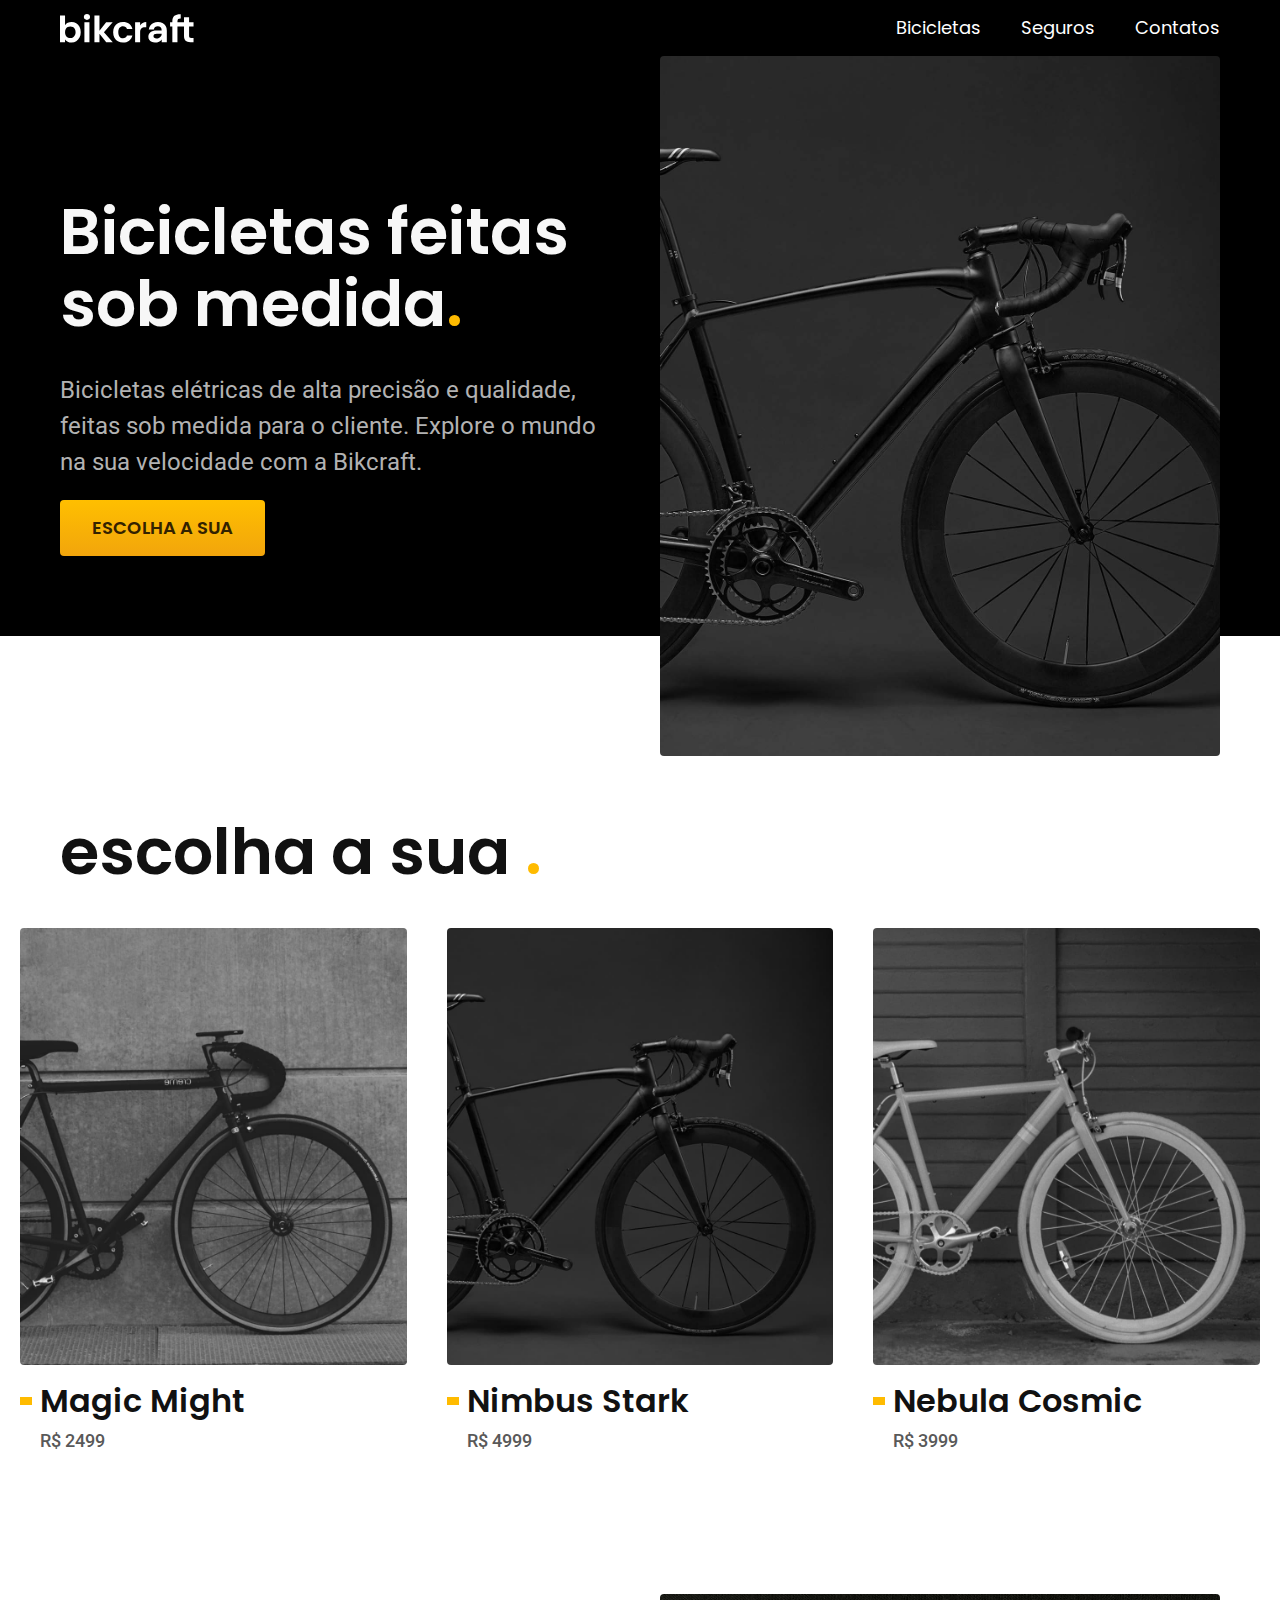
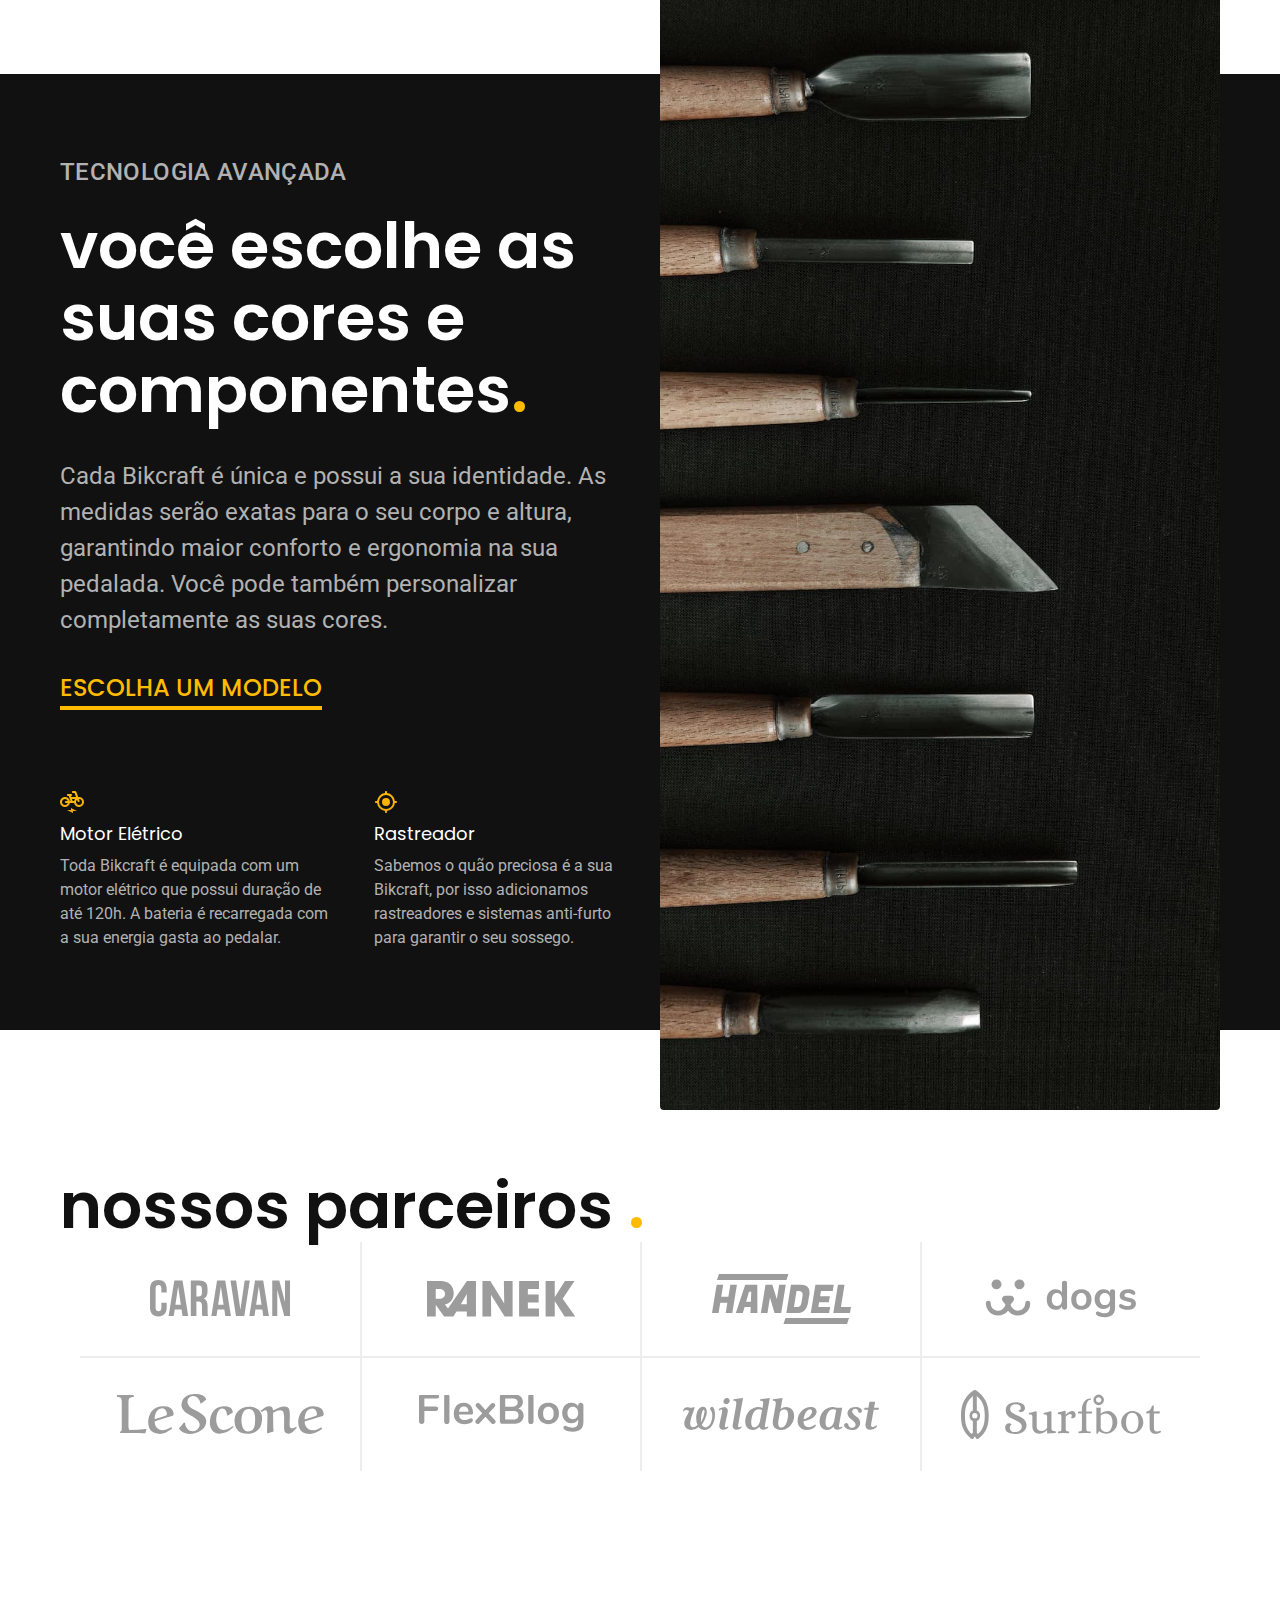
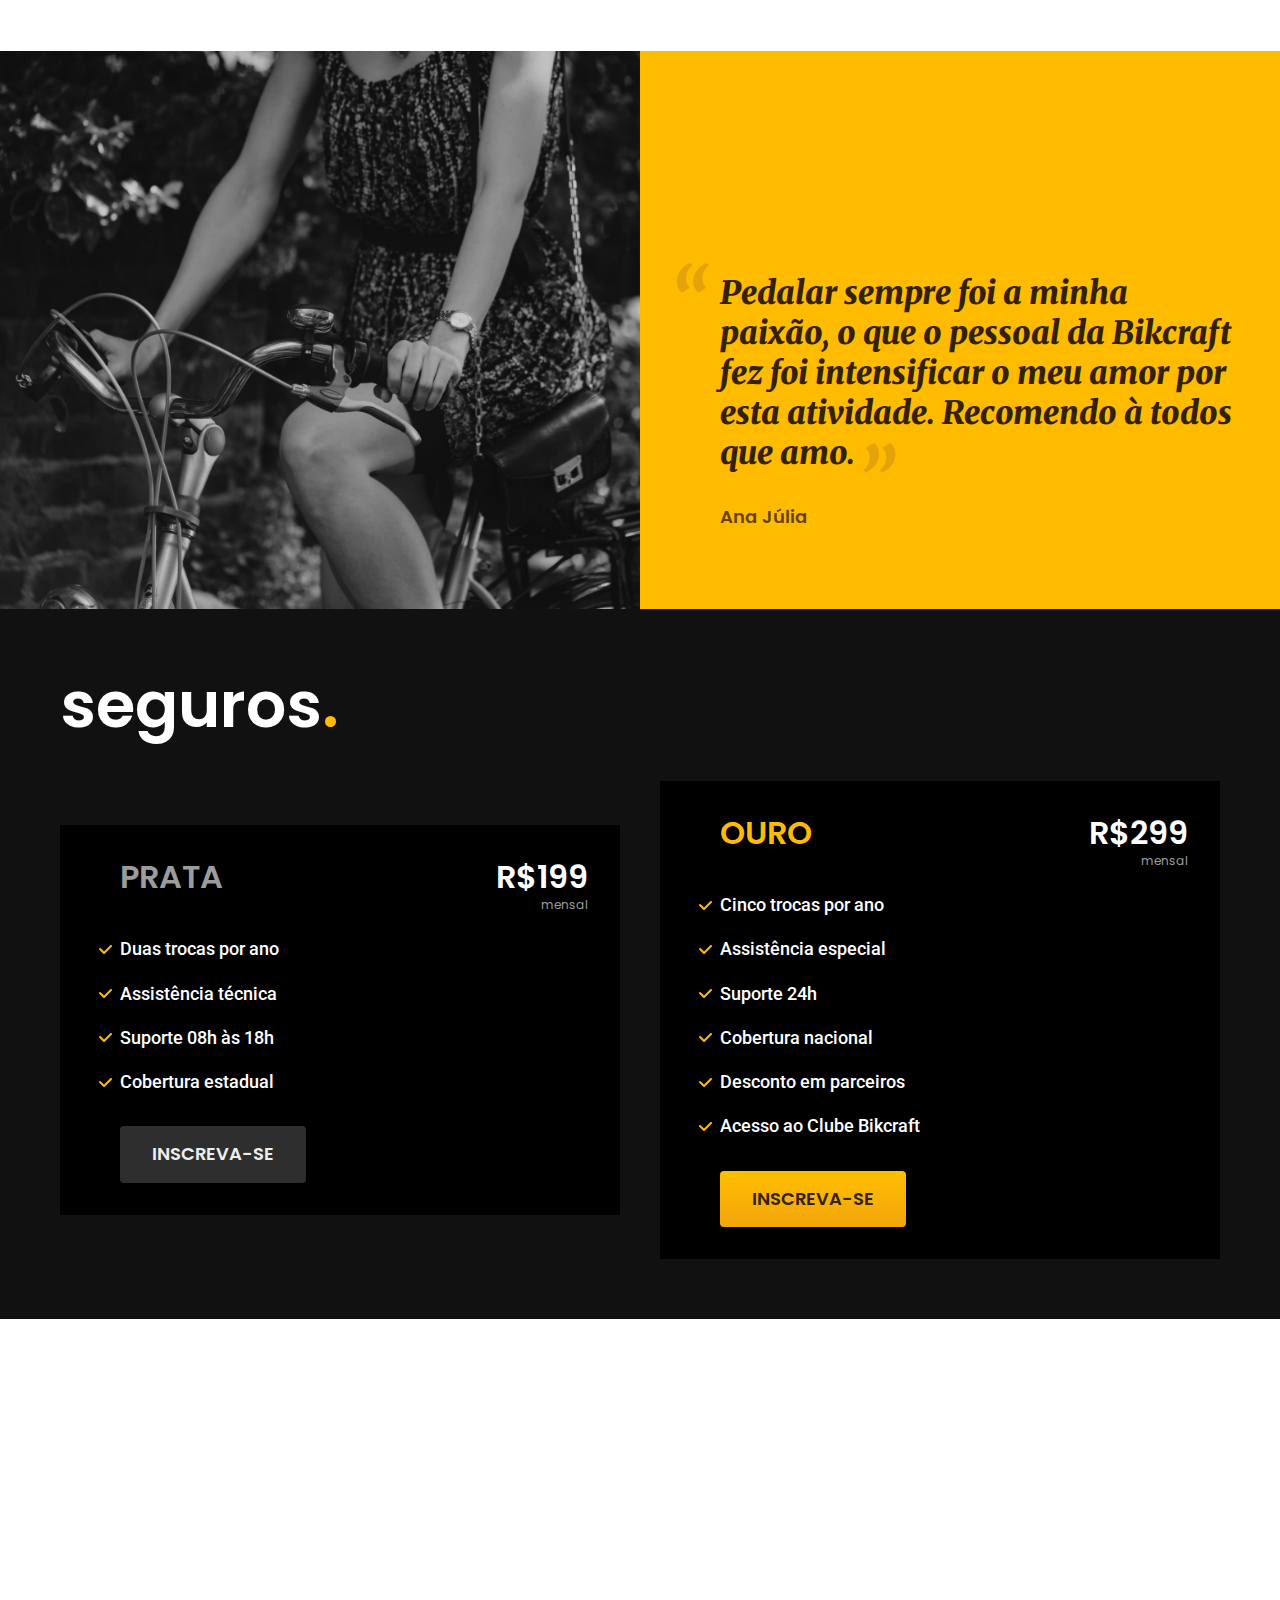
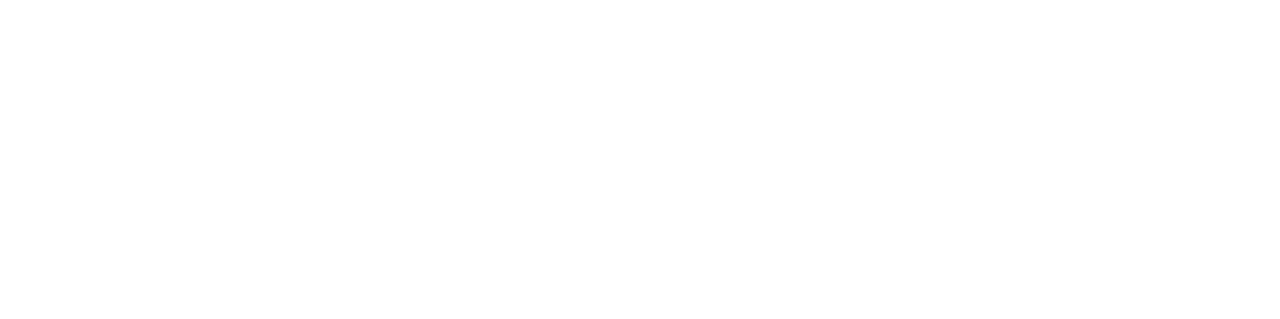
==== commit 7fc3253d: "Home-Seguros finalizada" ====
--- a/index.html
+++ b/index.html
@@ -145,7 +145,36 @@
         </blockquote>
         <span class="font-1-m-b cor-p4">Ana Júlia</span>
       </div>
+    </section>
+    <article class="seguros-bg">
+      <div class="seguros container">
+        <h2 class="font-1-xxl cor-0">seguros<span class="cor-p1">.</span></h2>
+        <div class="seguros-item">
+          <h3 class="font-1-xl cor-6">PRATA</h3>
+          <span class="font-1-xl cor-0">R$199 <span class="font-1-xs cor-6">mensal</span></span>
+          <ul class="font-2-m cor-0">
+            <li>Duas trocas por ano</li>
+            <li>Assistência técnica</li>
+            <li>Suporte 08h às 18h</li>
+            <li>Cobertura estadual</li>
+          </ul>
+          <a class="botao secundario" href="./orcamento.html">Inscreva-se</a>
+        </div>
 
-    </section>
+        <div class="seguros-item">
+          <h3 class="font-1-xl cor-p1">OURO</h3>
+          <span class="font-1-xl cor-0">R$299 <span class="font-1-xs cor-6">mensal</span></span>
+          <ul class="font-2-m cor-0">
+            <li>Cinco trocas por ano</li>
+            <li>Assistência especial</li>
+            <li>Suporte 24h</li>
+            <li>Cobertura nacional</li>
+            <li>Desconto em parceiros</li>
+            <li>Acesso ao Clube Bikcraft</li>
+          </ul>
+          <a class="botao" href="./orcamento.html">Inscreva-se</a>
+        </div>
+      </div>
+    </article>
   </body>
 </html>
--- a/css/style.css
+++ b/css/style.css
@@ -14,3 +14,6 @@
 
 /* Bicicletas */
 @import './bicicletas/bicicletas-lista.css';
+
+/* Seguros */
+@import './seguros/seguros.css';
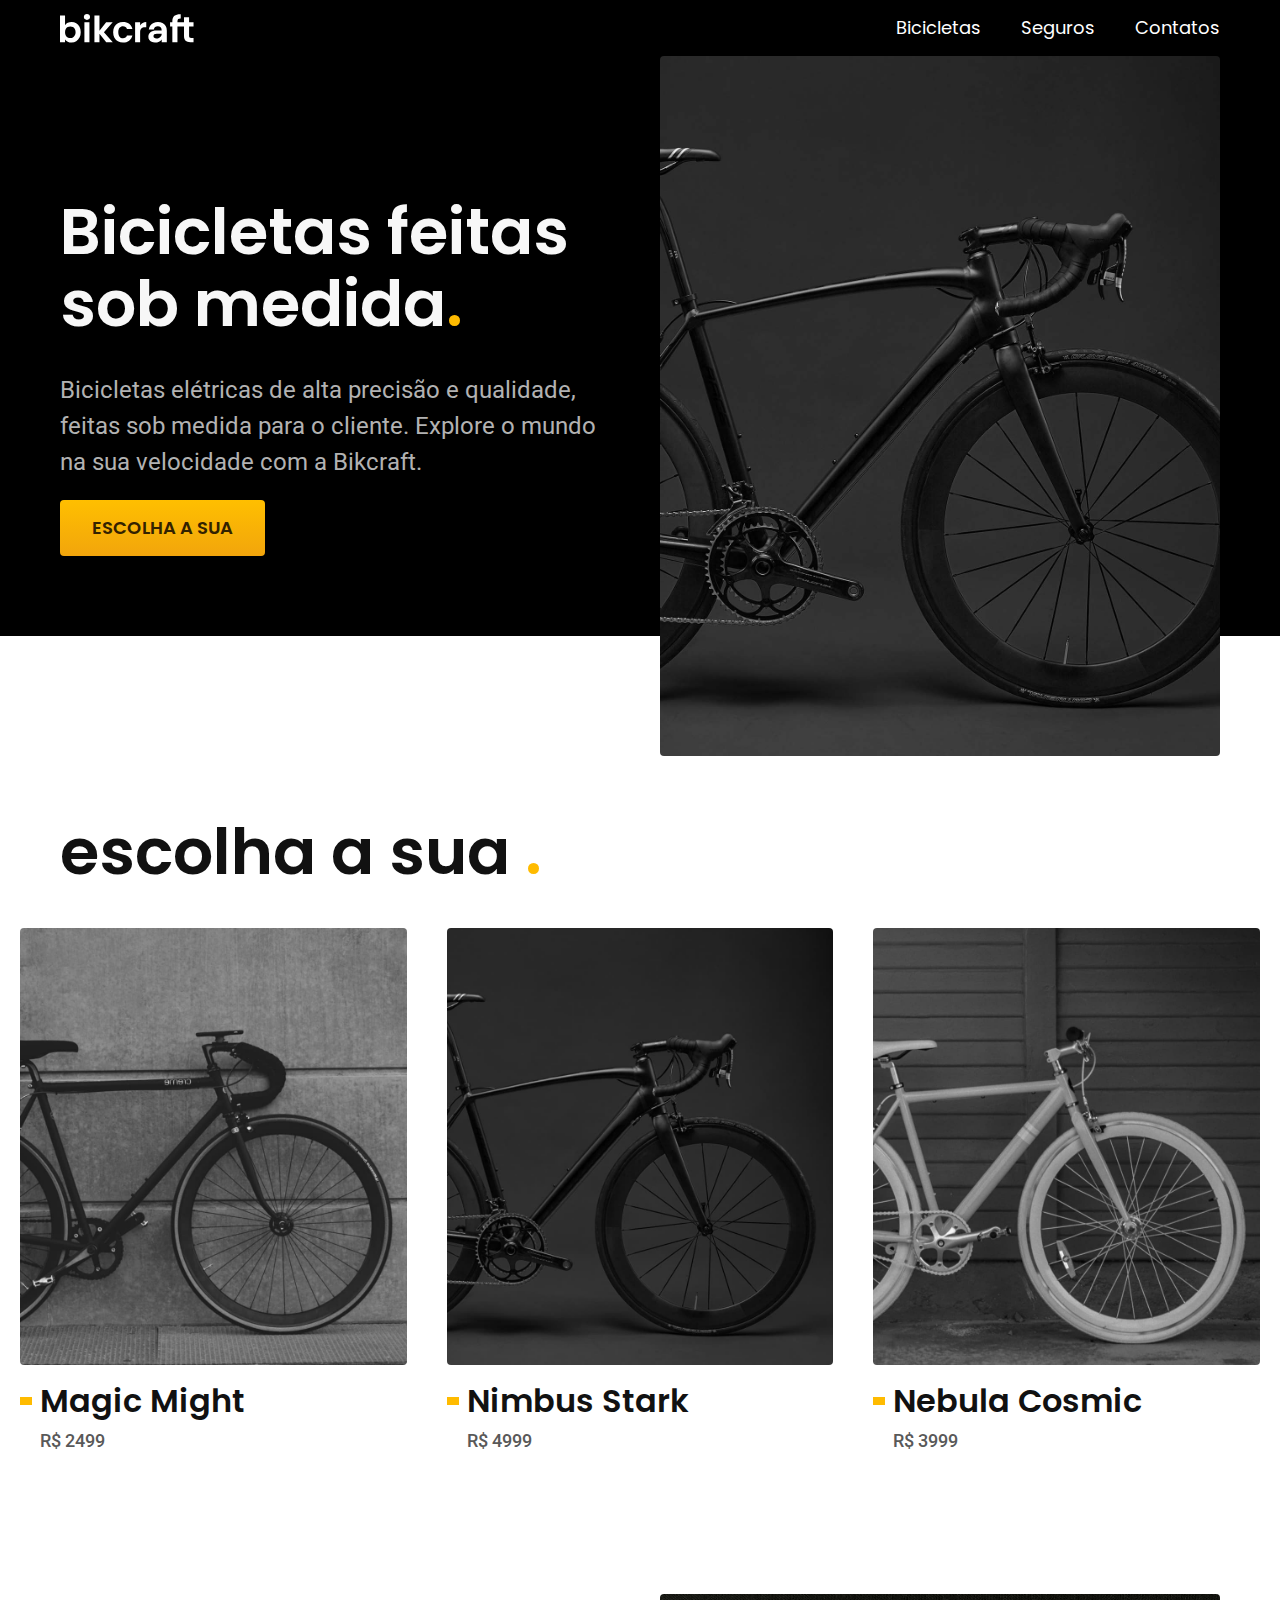
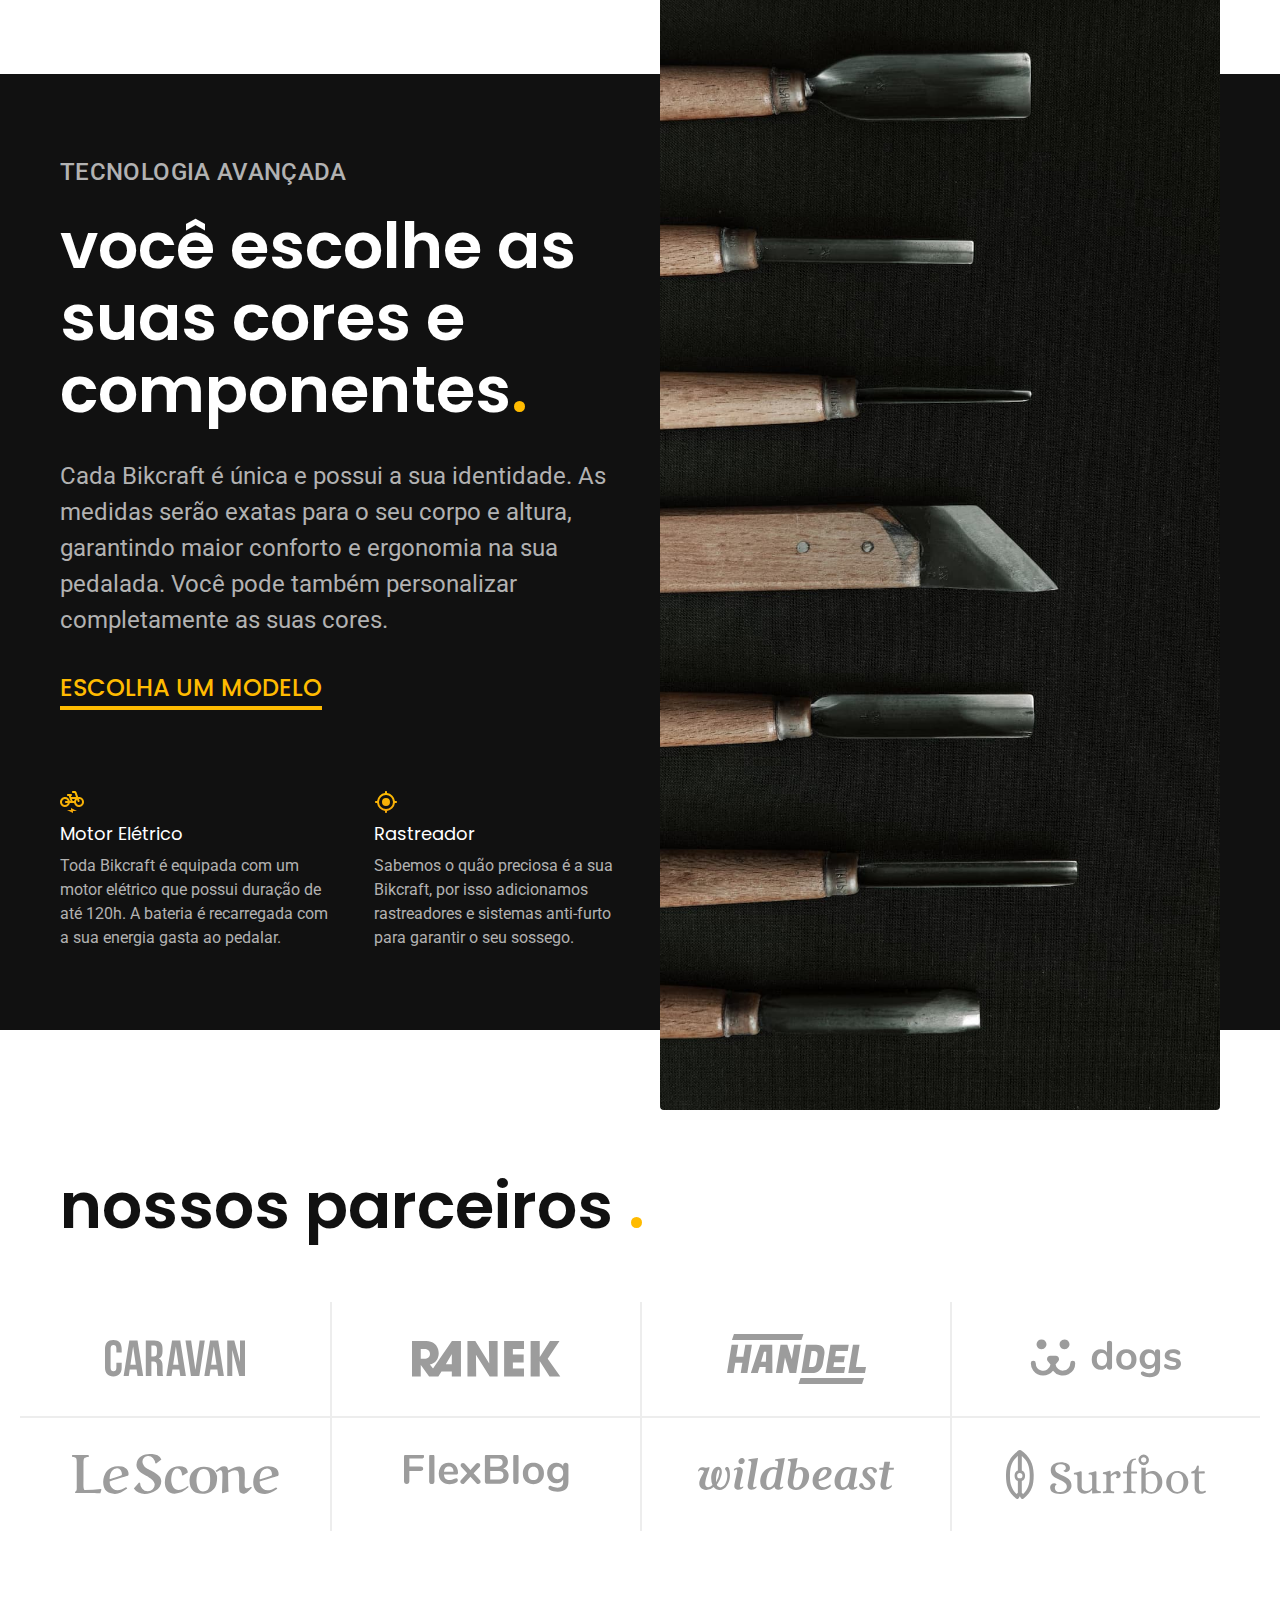
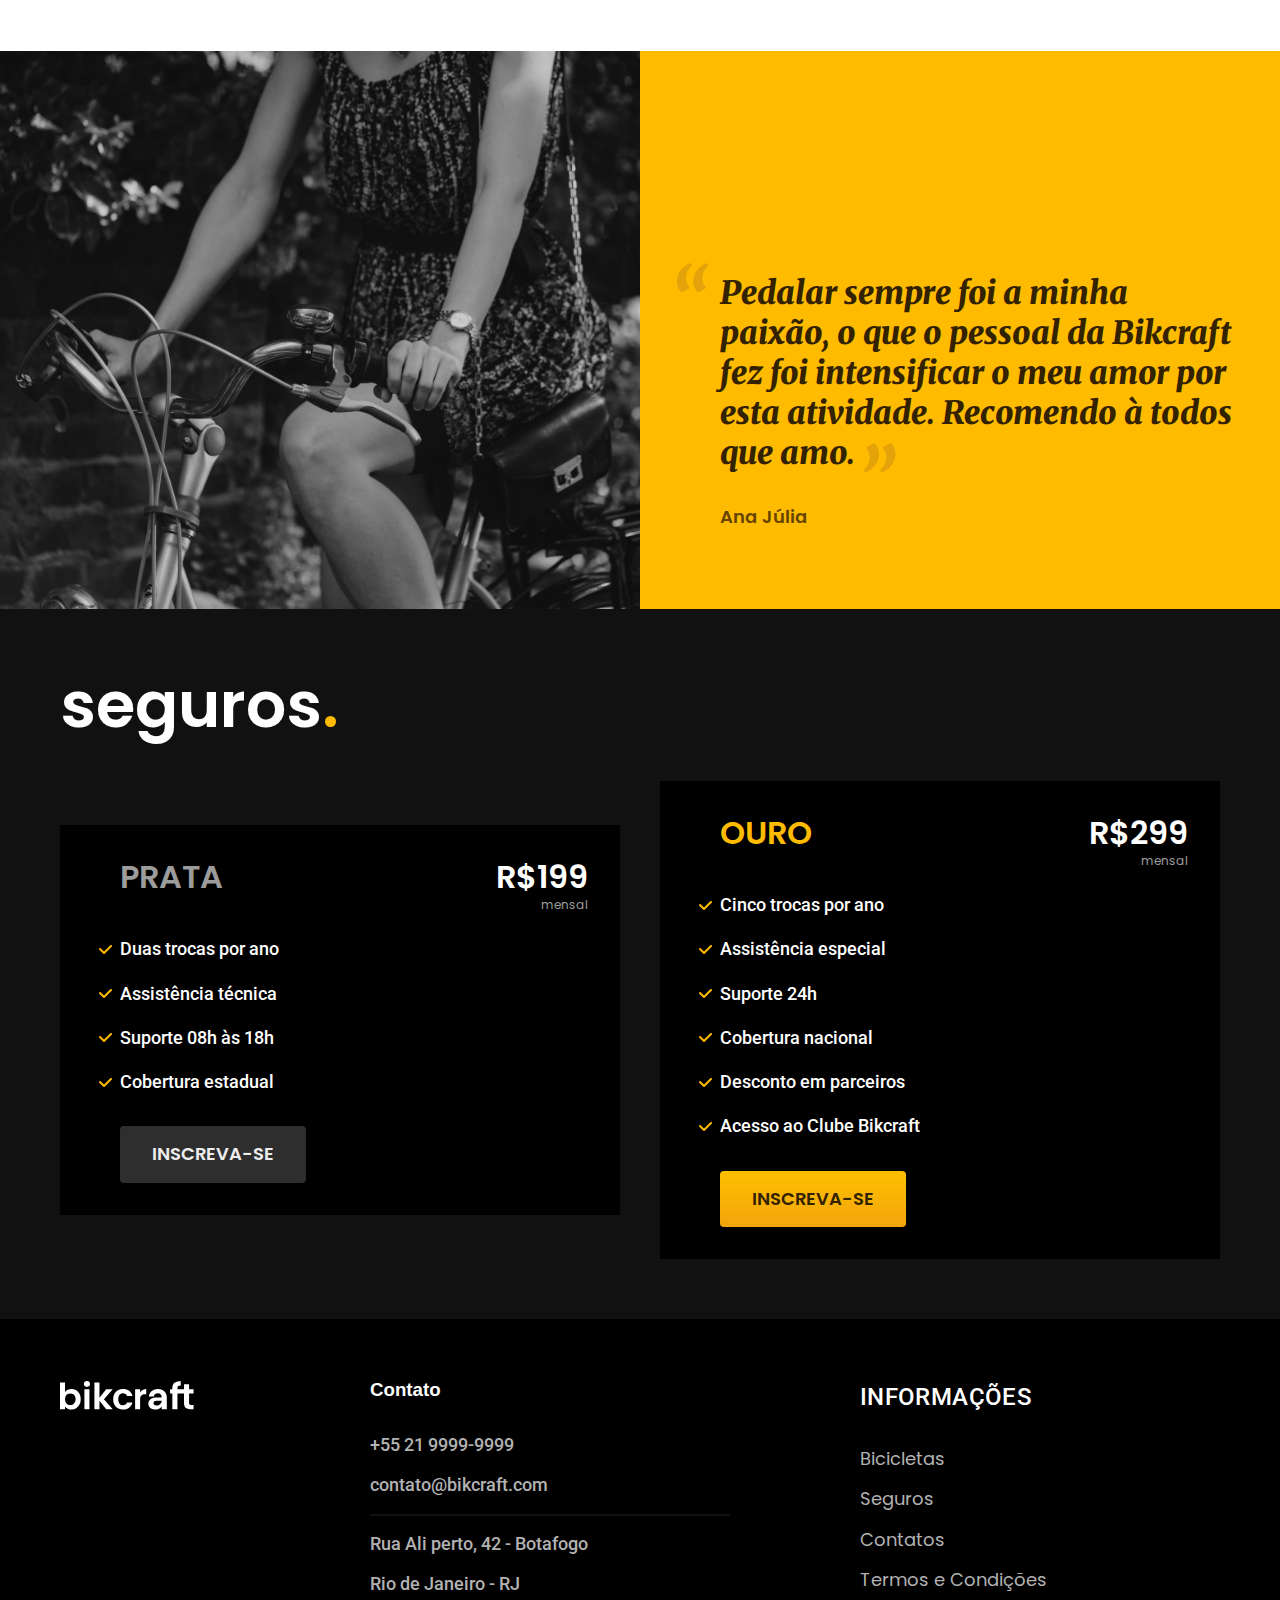
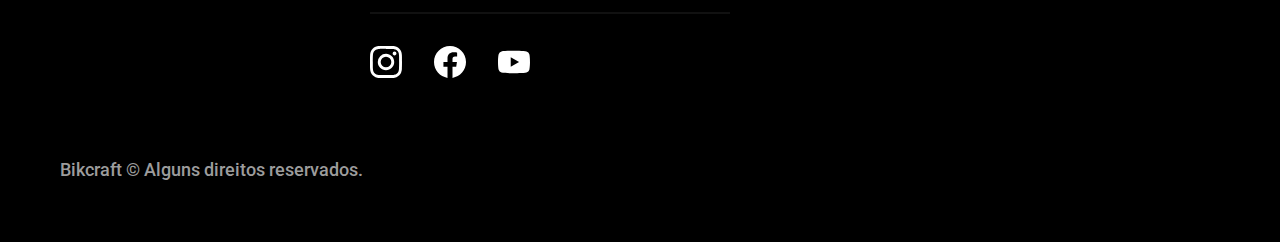
==== commit 99a3d149: "adicionado o footer e finalizado a home" ====
--- a/index.html
+++ b/index.html
@@ -12,7 +12,10 @@
 
     <link rel="preconnect" href="https://fonts.googleapis.com" />
     <link rel="preconnect" href="https://fonts.gstatic.com" crossorigin />
-    <link href="https://fonts.googleapis.com/css2?family=Merriweather:ital,wght@1,900&family=Poppins:wght@400;600&family=Roboto:wght@400;500&display=swap" rel="stylesheet">
+    <link
+      href="https://fonts.googleapis.com/css2?family=Merriweather:ital,wght@1,900&family=Poppins:wght@400;600&family=Roboto:wght@400;500&display=swap"
+      rel="stylesheet"
+    />
   </head>
   <body>
     <header class="header-bg">
@@ -122,36 +125,48 @@
     </article>
 
     <section class="parceiros" aria-label="Nossos Parceiros">
-      <h2 class="container font-1-xxl">nossos parceiros <span class="cor-p1">.</span>
-        <ul>
-          <li><img src="./img/parceiros/caravan.svg" alt="caravan"></li>
-          <li><img src="./img/parceiros/ranek.svg" alt="ranek.svg"></li>
-          <li><img src="./img/parceiros/handel.svg" alt="handel.svg"></li>
-          <li><img src="./img/parceiros/dogs.svg" alt="dogs.svg"></li>
-          <li><img src="./img/parceiros/lescone.svg" alt="lescone.svg"></li>
-          <li><img src="./img/parceiros/flexblog.svg" alt="flexblog.svg"></li>
-          <li><img src="./img/parceiros/wildbeast.svg" alt="wildbeast.svg"></li>
-          <li><img src="./img/parceiros/surfbot.svg" alt="surfbot.svg"></li>
-        </ul>
+      <h2 class="container font-1-xxl">
+        nossos parceiros <span class="cor-p1">.</span>
+      </h2>
+      <ul>
+        <li><img src="./img/parceiros/caravan.svg" alt="caravan" /></li>
+        <li><img src="./img/parceiros/ranek.svg" alt="ranek.svg" /></li>
+        <li><img src="./img/parceiros/handel.svg" alt="handel.svg" /></li>
+        <li><img src="./img/parceiros/dogs.svg" alt="dogs.svg" /></li>
+        <li><img src="./img/parceiros/lescone.svg" alt="lescone.svg" /></li>
+        <li><img src="./img/parceiros/flexblog.svg" alt="flexblog.svg" /></li>
+        <li><img src="./img/parceiros/wildbeast.svg" alt="wildbeast.svg" /></li>
+        <li><img src="./img/parceiros/surfbot.svg" alt="surfbot.svg" /></li>
+      </ul>
     </section>
 
     <section class="depoimento" arial-label="Depoimento">
       <div>
-        <img src="./img/fotos/depoimento.jpg" alt="Pessoa pedalando uma bicicleta Bikcraft">
+        <img
+          src="./img/fotos/depoimento.jpg"
+          alt="Pessoa pedalando uma bicicleta Bikcraft"
+        />
       </div>
       <div class="depoimento-conteudo">
         <blockquote class="font-1-xl cor-p5">
-          <p>Pedalar sempre foi a minha paixão, o que o pessoal da Bikcraft fez foi intensificar o meu amor por esta atividade. Recomendo à todos que amo.</p>
+          <p>
+            Pedalar sempre foi a minha paixão, o que o pessoal da Bikcraft fez
+            foi intensificar o meu amor por esta atividade. Recomendo à todos
+            que amo.
+          </p>
         </blockquote>
         <span class="font-1-m-b cor-p4">Ana Júlia</span>
       </div>
     </section>
+
     <article class="seguros-bg">
       <div class="seguros container">
         <h2 class="font-1-xxl cor-0">seguros<span class="cor-p1">.</span></h2>
         <div class="seguros-item">
           <h3 class="font-1-xl cor-6">PRATA</h3>
-          <span class="font-1-xl cor-0">R$199 <span class="font-1-xs cor-6">mensal</span></span>
+          <span class="font-1-xl cor-0"
+            >R$199 <span class="font-1-xs cor-6">mensal</span></span
+          >
           <ul class="font-2-m cor-0">
             <li>Duas trocas por ano</li>
             <li>Assistência técnica</li>
@@ -163,7 +178,9 @@
 
         <div class="seguros-item">
           <h3 class="font-1-xl cor-p1">OURO</h3>
-          <span class="font-1-xl cor-0">R$299 <span class="font-1-xs cor-6">mensal</span></span>
+          <span class="font-1-xl cor-0"
+            >R$299 <span class="font-1-xs cor-6">mensal</span></span
+          >
           <ul class="font-2-m cor-0">
             <li>Cinco trocas por ano</li>
             <li>Assistência especial</li>
@@ -176,5 +193,45 @@
         </div>
       </div>
     </article>
+
+    <footer class="footer-bg">
+      <div class="footer container">
+        <img src="./img/bikcraft.svg" alt="Bikcraft" />
+        <div class="footer-contato">
+          <h3 class="font-2-lb cor-0">Contato</h3>
+          <ul class="font-2-m cor-5">
+            <li><a href="tel:+552199999999">+55 21 9999-9999</a></li>
+            <li>
+              <a href="mailto:contato@bikcraft.com"></a>contato@bikcraft.com
+            </li>
+            <li>Rua Ali perto, 42 - Botafogo</li>
+            <li>Rio de Janeiro - RJ</li>
+          </ul>
+          <div class="footer-redes">
+            <a href="./">
+              <img src="./img/redes/instagram.svg" alt="Instagram" />
+            </a>
+            <a href="./">
+              <img src="./img/redes/facebook.svg" alt="Facebook" />
+            </a>
+            <a href="./">
+              <img src="./img/redes/youtube.svg" alt="Youtube" />
+            </a>
+          </div>
+        </div>
+        <div class="footer-informacoes">
+          <h3 class="font-2-l-b cor-0">Informações</h3>
+          <nav>
+            <ul class="font-1-m cor-5">
+              <li><a href="./bicicletas.html">Bicicletas</a></li>
+              <li><a href="./seguros.html">Seguros</a></li>
+              <li><a href="./contato.html">Contatos</a></li>
+              <li><a href="./termos.html">Termos e Condições</a></li>
+            </ul>
+          </nav>
+        </div>
+        <p class="footer-copy font-2-m cor-6">Bikcraft © Alguns direitos reservados.</p>
+      </div>
+    </footer>
   </body>
 </html>
--- a/css/style.css
+++ b/css/style.css
@@ -2,6 +2,7 @@
 @import './utilidades/tipografia.css';
 @import './utilidades/cores.css';
 @import './global/header.css';
+@import './global/footer.css';
 
 /* Utilidades */
 @import './utilidades/componentes.css';
